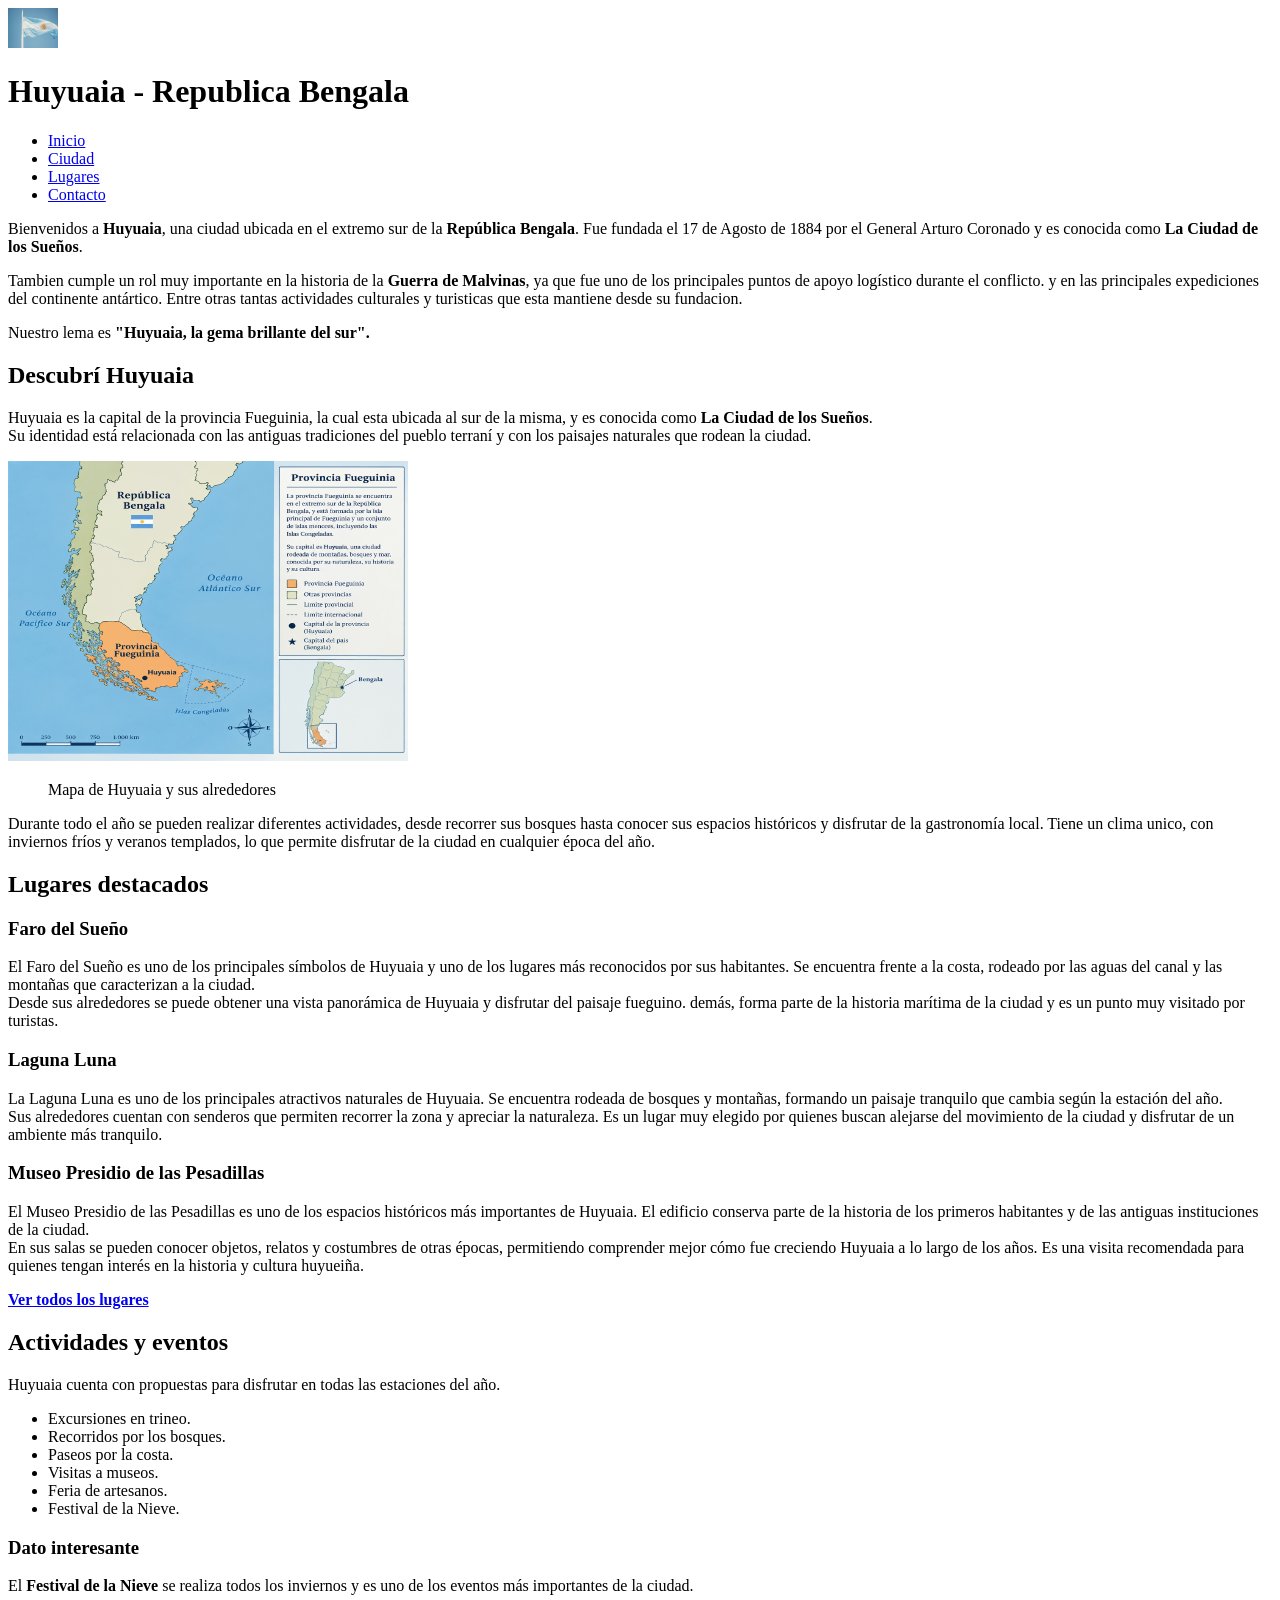
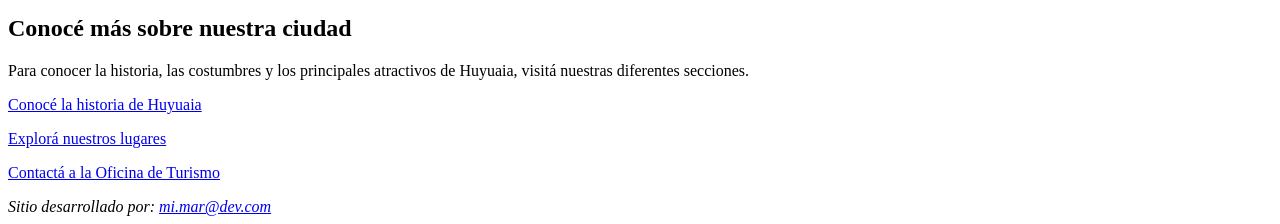
==== huyuaia/index.html @ 6f0481a7 "fixed: Unión de carpetas de multimedia y cambio de rutas" ====
<!DOCTYPE html>
<html lang="es">
<head>
    <meta charset="UTF-8">
    <meta name="viewport" content="width=device-width, initial-scale=1.0">
    <title>Huyuaia - La Ciudad de los Sueños</title>
    <meta name="description" content="Información turística sobre Huyuaia">
    <link rel="stylesheet" href="estilos.css">
    <link rel="icon" href="img/logo_agencia.jpg" type="image/x-icon">
</head>

<body>

    <header>

        <img src="IMG/logo_agencia.jpg" width="50" height="40" alt="Logo de la agencia de turismo fueguina">

        <h1>Huyuaia - Republica Bengala</h1>

        <nav aria-label="Menú Principal">
            <ul>
                <li><a href="index.html">Inicio</a></li>
                <li><a href="ciudad.html">Ciudad</a></li>
                <li><a href="lugares.html">Lugares</a></li>
                <li><a href="contacto.html">Contacto</a></li>
            </ul>
        </nav>

        <p>
            Bienvenidos a <strong>Huyuaia</strong>, una ciudad ubicada en el
            extremo sur de la <strong>República Bengala</strong>. Fue fundada el 17 de Agosto de 1884 
            por el General Arturo Coronado y es conocida como <strong>La Ciudad de los Sueños</strong>.
        </p>

        <p>
            Tambien cumple un rol muy importante en la historia de la <strong>Guerra de Malvinas</strong>, ya que fue uno de los principales puntos de apoyo logístico durante el conflicto.
            y en las principales expediciones del continente antártico. Entre otras tantas actividades culturales
            y turisticas que esta mantiene desde su fundacion.
        </p>

        <p>
            Nuestro lema es <strong>"Huyuaia, la gema brillante del sur".</strong>
        </p>

    </header>


    <main>

        <section>

            <h2>Descubrí Huyuaia</h2>

            <p>
                Huyuaia es la capital de la provincia Fueguinia, la cual esta ubicada al sur de la misma,
                y es conocida como <strong>La Ciudad de los Sueños</strong>.<br>
                Su identidad está relacionada con las antiguas tradiciones
                del pueblo terraní y con los paisajes naturales que rodean
                la ciudad.
            </p>
            <img src="IMG/Mapa_Huyuaia.png" width="400" height="300"><br>
            <figure>
                <figcaption>Mapa de Huyuaia y sus alrededores</figcaption>
            </figure>
            <p>
                Durante todo el año se pueden realizar diferentes actividades,
                desde recorrer sus bosques hasta conocer sus espacios
                históricos y disfrutar de la gastronomía local. Tiene un clima unico, con inviernos fríos
                 y veranos templados, lo que permite disfrutar de la ciudad en cualquier época del año.
            </p>

        </section>


        <section>

            <h2>Lugares destacados</h2>

            <article>
                <h3>Faro del Sueño</h3>
                <p>
                    El Faro del Sueño es uno de los principales símbolos de Huyuaia y uno de los lugares 
                    más reconocidos por sus habitantes. Se encuentra frente a la costa, rodeado por las 
                    aguas del canal y las montañas que caracterizan a la ciudad.<br>
                    Desde sus alrededores se puede obtener una vista panorámica de Huyuaia y disfrutar del paisaje fueguino. 
                    demás, forma parte de la historia marítima de la ciudad y es un punto muy visitado
                    por turistas.
                </p>
            </article>

            <article>
                <h3>Laguna Luna</h3>
                <p>
                   La Laguna Luna es uno de los principales atractivos naturales de Huyuaia. 
                   Se encuentra rodeada de bosques y montañas, formando un paisaje tranquilo que cambia 
                   según la estación del año.<br>
                   Sus alrededores cuentan con senderos que permiten recorrer la zona y apreciar la naturaleza.
                   Es un lugar muy elegido por quienes buscan alejarse del movimiento de la ciudad y disfrutar de un ambiente más tranquilo.
                </p>
            </article>

            <article>
                <h3>Museo Presidio de las Pesadillas</h3>
                <p>
                    El Museo Presidio de las Pesadillas es uno de los espacios históricos más importantes de Huyuaia. 
                    El edificio conserva parte de la historia de los primeros habitantes y de las antiguas instituciones de la ciudad.<br>
                    En sus salas se pueden conocer objetos, relatos y costumbres de otras épocas, permitiendo comprender
                    mejor cómo fue creciendo Huyuaia a lo largo de los años. Es una visita recomendada para quienes 
                    tengan interés en la historia y cultura huyueiña.
                </p>
            </article>

            <p>
                <a href="lugares.html"><strong>Ver todos los lugares</strong></a>
            </p>

        </section>


        <section>

            <h2>Actividades y eventos</h2>

            <p>
                Huyuaia cuenta con propuestas para disfrutar en todas las
                estaciones del año.
            </p>

            <ul>
                <li>Excursiones en trineo.</li>
                <li>Recorridos por los bosques.</li>
                <li>Paseos por la costa.</li>
                <li>Visitas a museos.</li>
                <li>Feria de artesanos.</li>
                <li>Festival de la Nieve.</li>
            </ul>

            <aside>

                <h3>Dato interesante</h3>

                <p>
                    El <strong>Festival de la Nieve</strong> se realiza
                    todos los inviernos y es uno de los eventos más
                    importantes de la ciudad.
                </p>

            </aside>

        </section>




        <section>

            <h2>Conocé más sobre nuestra ciudad</h2>

            <p>
                Para conocer la historia, las costumbres y los principales
                atractivos de Huyuaia, visitá nuestras diferentes secciones.
            </p>

            <p>
                <a href="ciudad.html">Conocé la historia de Huyuaia</a>
            </p>

            <p>
                <a href="lugares.html">Explorá nuestros lugares</a>
            </p>

            <p>
                <a href="contacto.html">Contactá a la Oficina de Turismo</a>
            </p>

        </section>

    </main>


    <footer>

        <address>
            Sitio desarrollado por:
            <a href="mailto:mi.mar@dev.com">mi.mar@dev.com</a>
        </address>

    </footer>

</body>
</html>
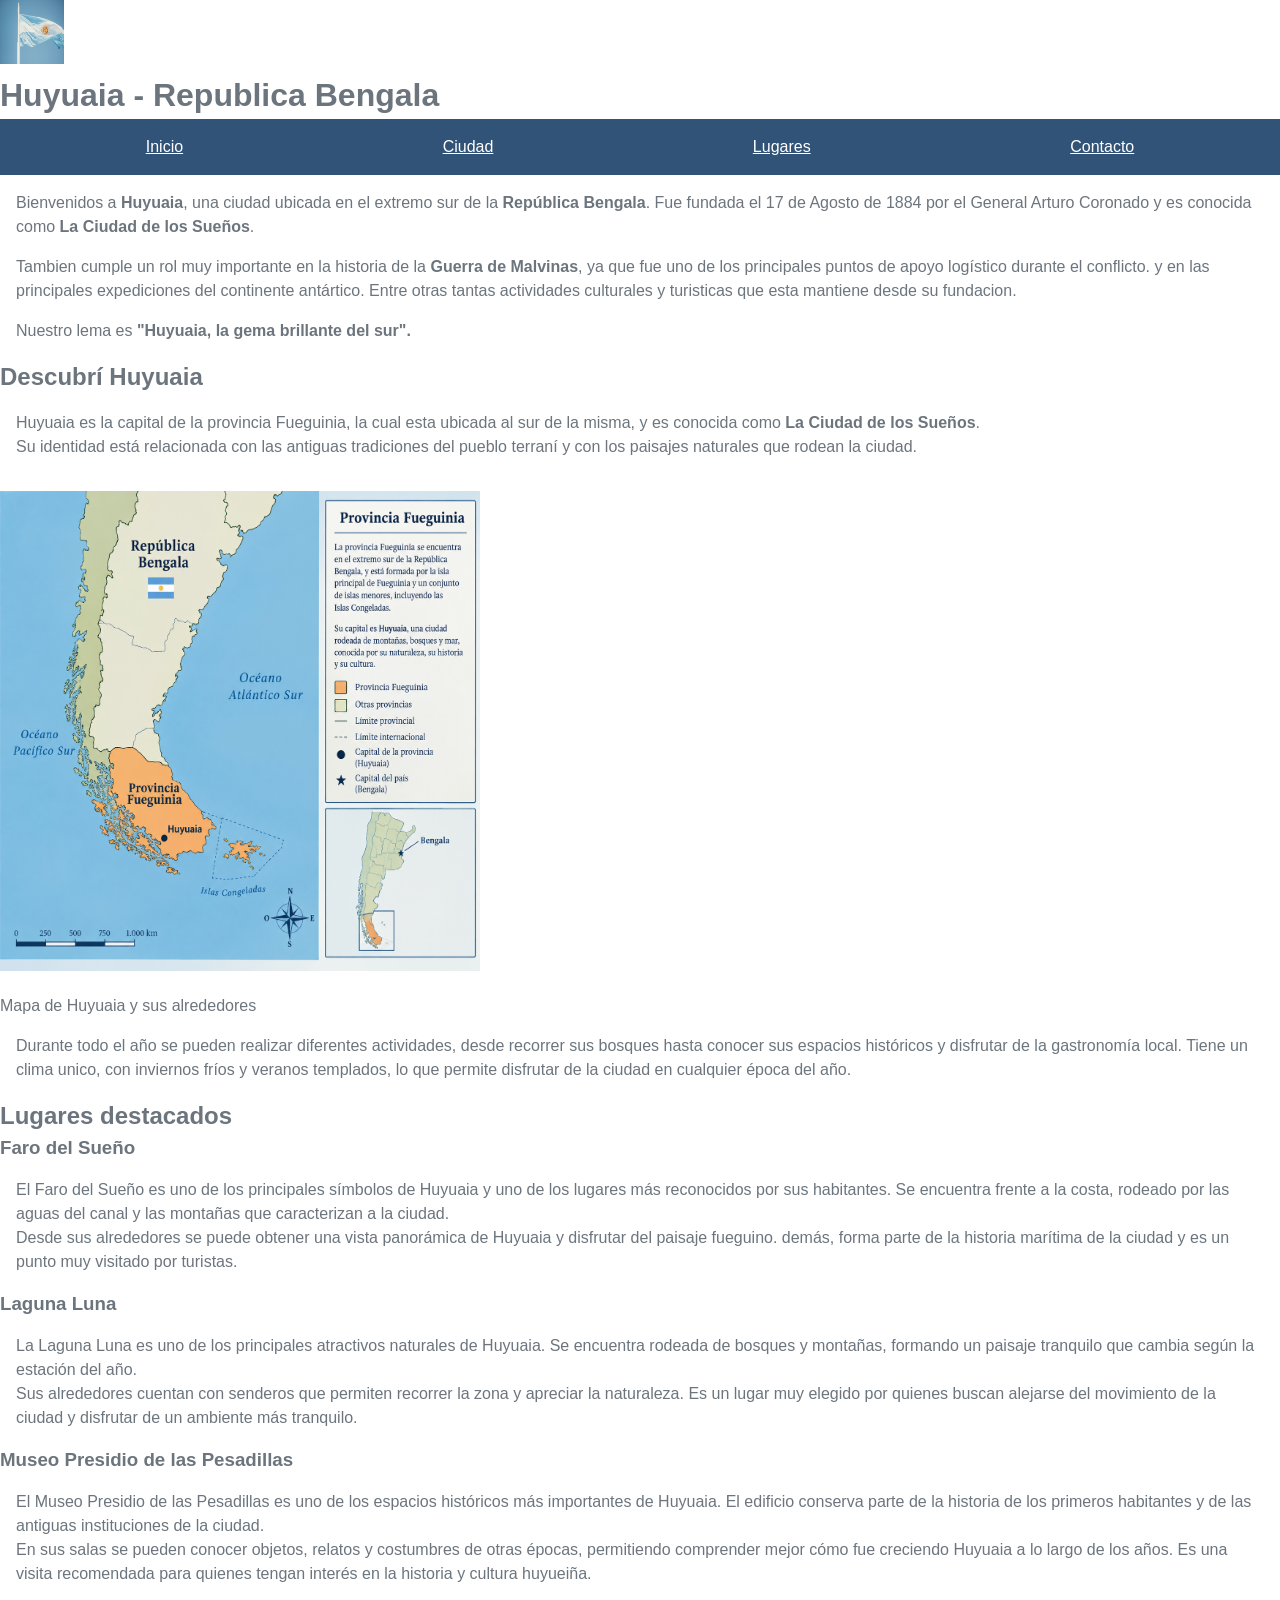
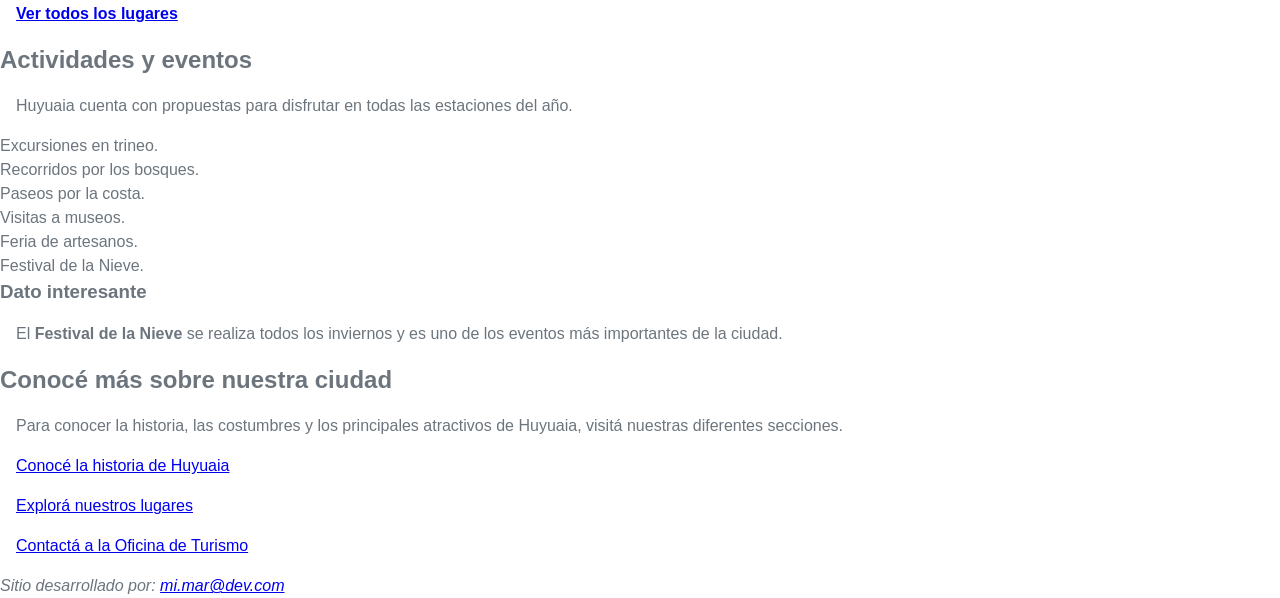
==== commit b009b515: "Correccion - estilos + class "mapa"" ====
--- a/huyuaia/index.html
+++ b/huyuaia/index.html
@@ -5,7 +5,7 @@
     <meta name="viewport" content="width=device-width, initial-scale=1.0">
     <title>Huyuaia - La Ciudad de los Sueños</title>
     <meta name="description" content="Información turística sobre Huyuaia">
-    <link rel="stylesheet" href="estilos.css">
+    <link rel="stylesheet" href="styles.css">
     <link rel="icon" href="img/logo_agencia.jpg" type="image/x-icon">
 </head>
 
@@ -13,7 +13,7 @@
 
     <header>
 
-        <img src="IMG/logo_agencia.jpg" width="50" height="40" alt="Logo de la agencia de turismo fueguina">
+        <img src="IMG/logo_agencia.jpg" alt="Logo de la agencia de turismo fueguina">
 
         <h1>Huyuaia - Republica Bengala</h1>
 
@@ -58,7 +58,7 @@
                 del pueblo terraní y con los paisajes naturales que rodean
                 la ciudad.
             </p>
-            <img src="IMG/Mapa_Huyuaia.png" width="400" height="300"><br>
+            <img src="IMG/Mapa_Huyuaia.png" class="mapa" alt:"Mapa de Huyuaia"><br>
             <figure>
                 <figcaption>Mapa de Huyuaia y sus alrededores</figcaption>
             </figure>
--- a/huyuaia/styles.css
+++ b/huyuaia/styles.css
@@ -0,0 +1,70 @@
+:root {
+    --primary-color: #315377;
+    --secondary-color: #6c757d;
+    --success-color: #28a745;
+    --danger-color: #dc3545;
+    --warning-color: #ffc107;
+    --info-color: #17a2b8;
+    --fuente-principal: 'Arial', sans-serif;
+}
+
+* {
+    box-sizing: border-box;
+    margin: 0;
+    padding: 0;
+}
+
+html {
+    font-size: 16px;}
+
+body {
+    font-family: var(--fuente-principal);
+    font-size: 1rem;
+    line-height: 1.5;
+    color: var(--secondary-color);
+    }
+
+
+header img {
+    width: 4rem;
+    height: 4rem;
+    margin-right: 1rem;
+}
+
+.mapa {
+    width: 100%;
+    max-width: 30rem;
+    height: 30rem;
+    margin: 1rem 0;
+}
+
+p {
+    margin-bottom: 1rem;
+    margin-top: 1rem;
+    margin-left: 1rem;
+    margin-right: 1rem;
+}
+
+nav {
+    background-color: var(--primary-color);
+    color: #fff;
+    padding: 1rem;
+}
+
+nav ul {
+    list-style: none;
+    display: flex;
+    justify-content: space-around;
+}
+
+li:hover {
+    color: var(--primary-color);
+    background-color: var(--secondary-color);
+}
+
+li a {
+    padding: 0.5rem 1rem;
+    color: #fff;
+    text-decoration: none;
+    text-decoration: underline;
+}
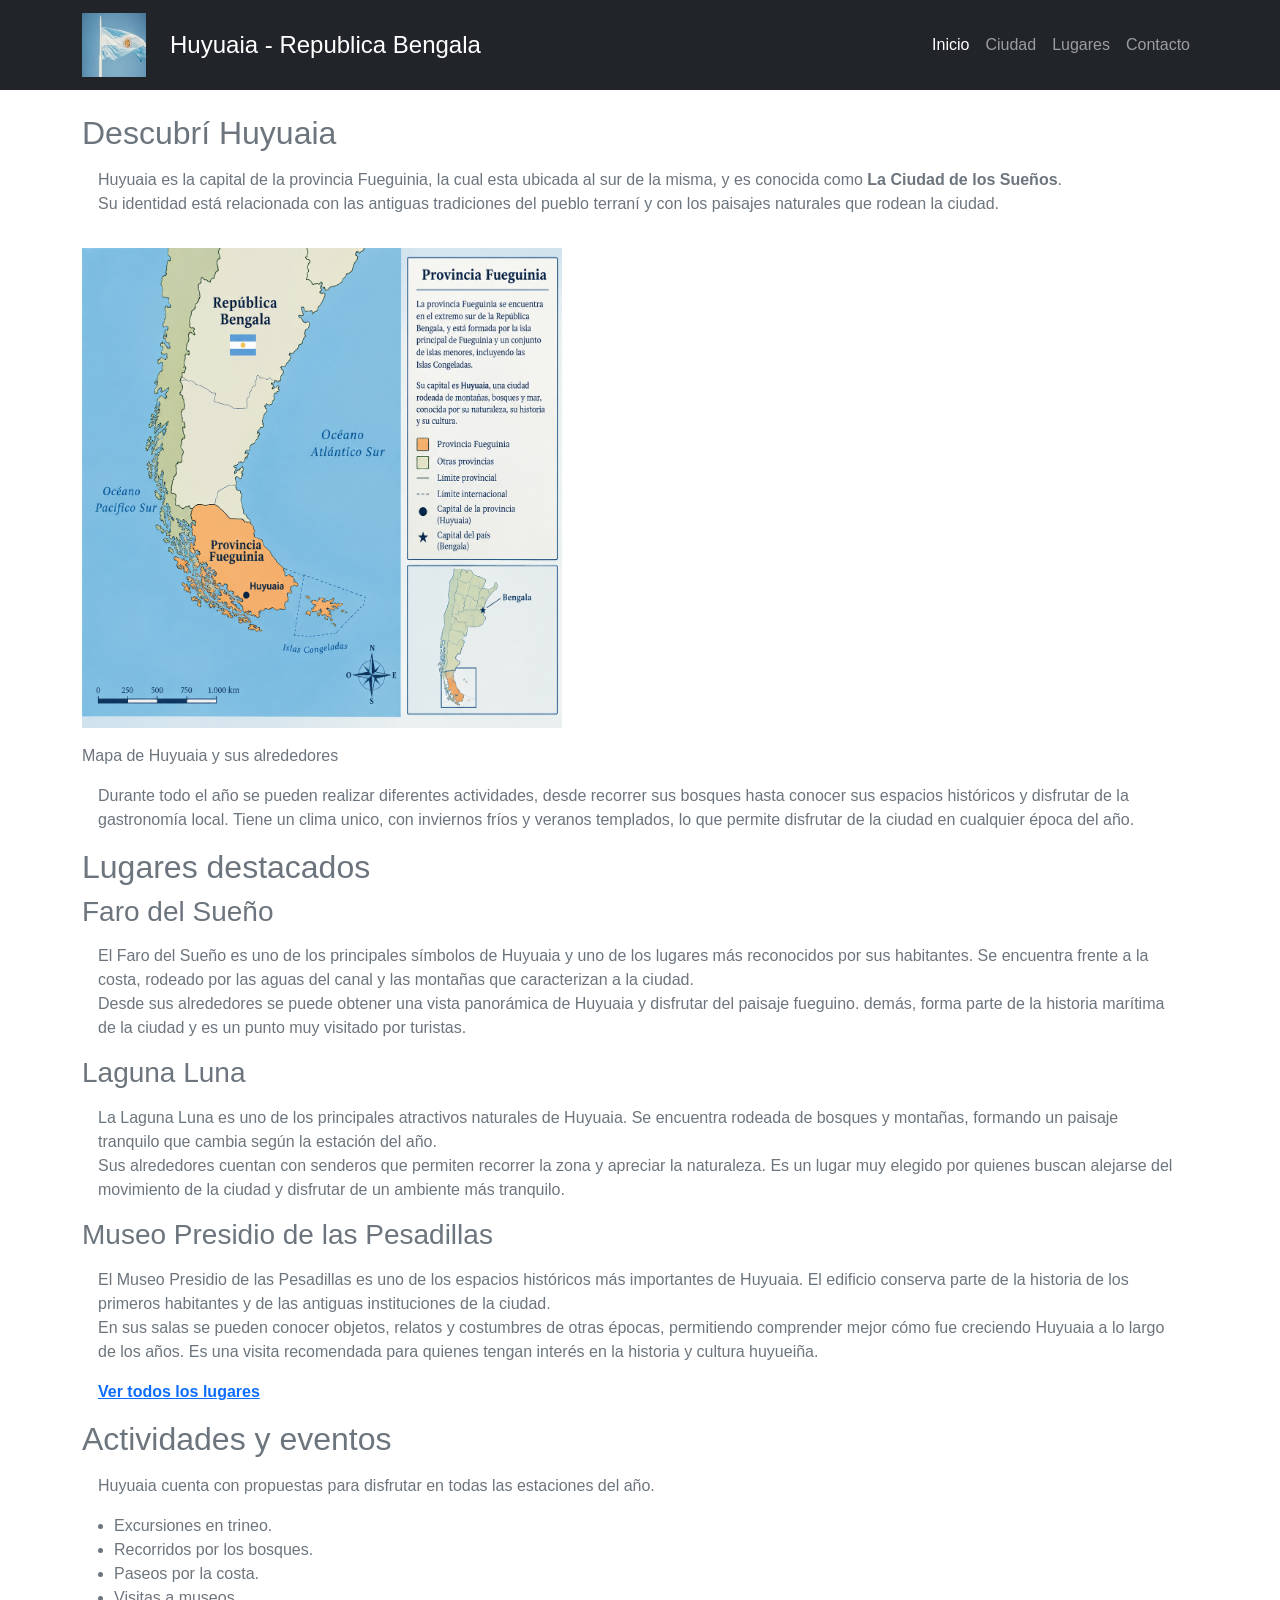
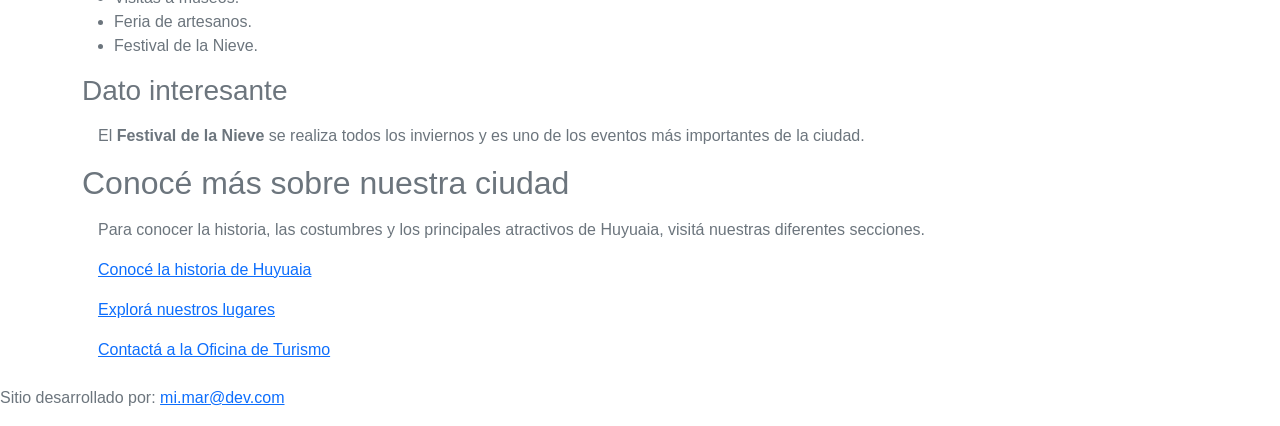
==== commit 04e38203: "feat: integro navbar responsiva de Bootstrap en todas las paginas" ====
--- a/huyuaia/index.html
+++ b/huyuaia/index.html
@@ -5,6 +5,8 @@
     <meta name="viewport" content="width=device-width, initial-scale=1.0">
     <title>Huyuaia - La Ciudad de los Sueños</title>
     <meta name="description" content="Información turística sobre Huyuaia">
+    <link rel="stylesheet" />
+    <link href="https://cdn.jsdelivr.net/npm/bootstrap@5.2.3/dist/css/bootstrap.min.css" rel="stylesheet"> 
     <link rel="stylesheet" href="styles.css">
     <link rel="icon" href="img/logo_agencia.jpg" type="image/x-icon">
 </head>
@@ -12,40 +14,39 @@
 <body>
 
     <header>
+        <nav class="navbar navbar-expand-lg navbar-dark bg-dark">
+            <div class="container">
+                <a class="navbar-brand d-flex align-items-center gap-2" href="index.html">
+                    <img src="IMG/logo_agencia.jpg" alt="Logo de la agencia de turismo fueguina" width="40" height="40" class="d-inline-block">
+                    <span class="h1 mb-0 fs-4">Huyuaia - Republica Bengala</span>
+                </a>
 
-        <img src="IMG/logo_agencia.jpg" alt="Logo de la agencia de turismo fueguina">
+                <button class="navbar-toggler" type="button" data-bs-toggle="collapse" data-bs-target="#navbarNav" aria-controls="navbarNav" aria-expanded="false" aria-label="Toggle navigation">
+                    <span class="navbar-toggler-icon"></span>
+                </button>
 
-        <h1>Huyuaia - Republica Bengala</h1>
-
-        <nav aria-label="Menú Principal">
-            <ul>
-                <li><a href="index.html">Inicio</a></li>
-                <li><a href="ciudad.html">Ciudad</a></li>
-                <li><a href="lugares.html">Lugares</a></li>
-                <li><a href="contacto.html">Contacto</a></li>
-            </ul>
+                <div class="collapse navbar-collapse" id="navbarNav">
+                    <ul class="navbar-nav ms-auto">
+                        <li class="nav-item">
+                            <a class="nav-link active" href="index.html">Inicio</a>
+                        </li>
+                        <li class="nav-item">
+                            <a class="nav-link" href="ciudad.html">Ciudad</a>
+                        </li>
+                        <li class="nav-item">
+                            <a class="nav-link" href="lugares.html">Lugares</a>
+                        </li>
+                        <li class="nav-item">
+                            <a class="nav-link" href="contacto.html">Contacto</a>
+                        </li>
+                    </ul>
+                </div>
+            </div>
         </nav>
-
-        <p>
-            Bienvenidos a <strong>Huyuaia</strong>, una ciudad ubicada en el
-            extremo sur de la <strong>República Bengala</strong>. Fue fundada el 17 de Agosto de 1884 
-            por el General Arturo Coronado y es conocida como <strong>La Ciudad de los Sueños</strong>.
-        </p>
-
-        <p>
-            Tambien cumple un rol muy importante en la historia de la <strong>Guerra de Malvinas</strong>, ya que fue uno de los principales puntos de apoyo logístico durante el conflicto.
-            y en las principales expediciones del continente antártico. Entre otras tantas actividades culturales
-            y turisticas que esta mantiene desde su fundacion.
-        </p>
-
-        <p>
-            Nuestro lema es <strong>"Huyuaia, la gema brillante del sur".</strong>
-        </p>
-
     </header>
 
 
-    <main>
+    <main class="container my-4">
 
         <section>
 
@@ -58,7 +59,7 @@
                 del pueblo terraní y con los paisajes naturales que rodean
                 la ciudad.
             </p>
-            <img src="IMG/Mapa_Huyuaia.png" class="mapa" alt:"Mapa de Huyuaia"><br>
+            <img src="IMG/Mapa_Huyuaia.png" class="mapa" alt="Mapa de Huyuaia"><br>
             <figure>
                 <figcaption>Mapa de Huyuaia y sus alrededores</figcaption>
             </figure>
@@ -186,6 +187,8 @@
         </address>
 
     </footer>
+    
+    <script src="https://cdn.jsdelivr.net/npm/bootstrap@5.2.3/dist/js/bootstrap.bundle.min.js"></script>
 
 </body>
 </html>
--- a/huyuaia/styles.css
+++ b/huyuaia/styles.css
@@ -23,6 +23,12 @@
     line-height: 1.5;
     color: var(--secondary-color);
     }
+
+header { 
+    position: sticky;
+    top: 0;
+    z-index: 1000;
+}
 
 
 header img {
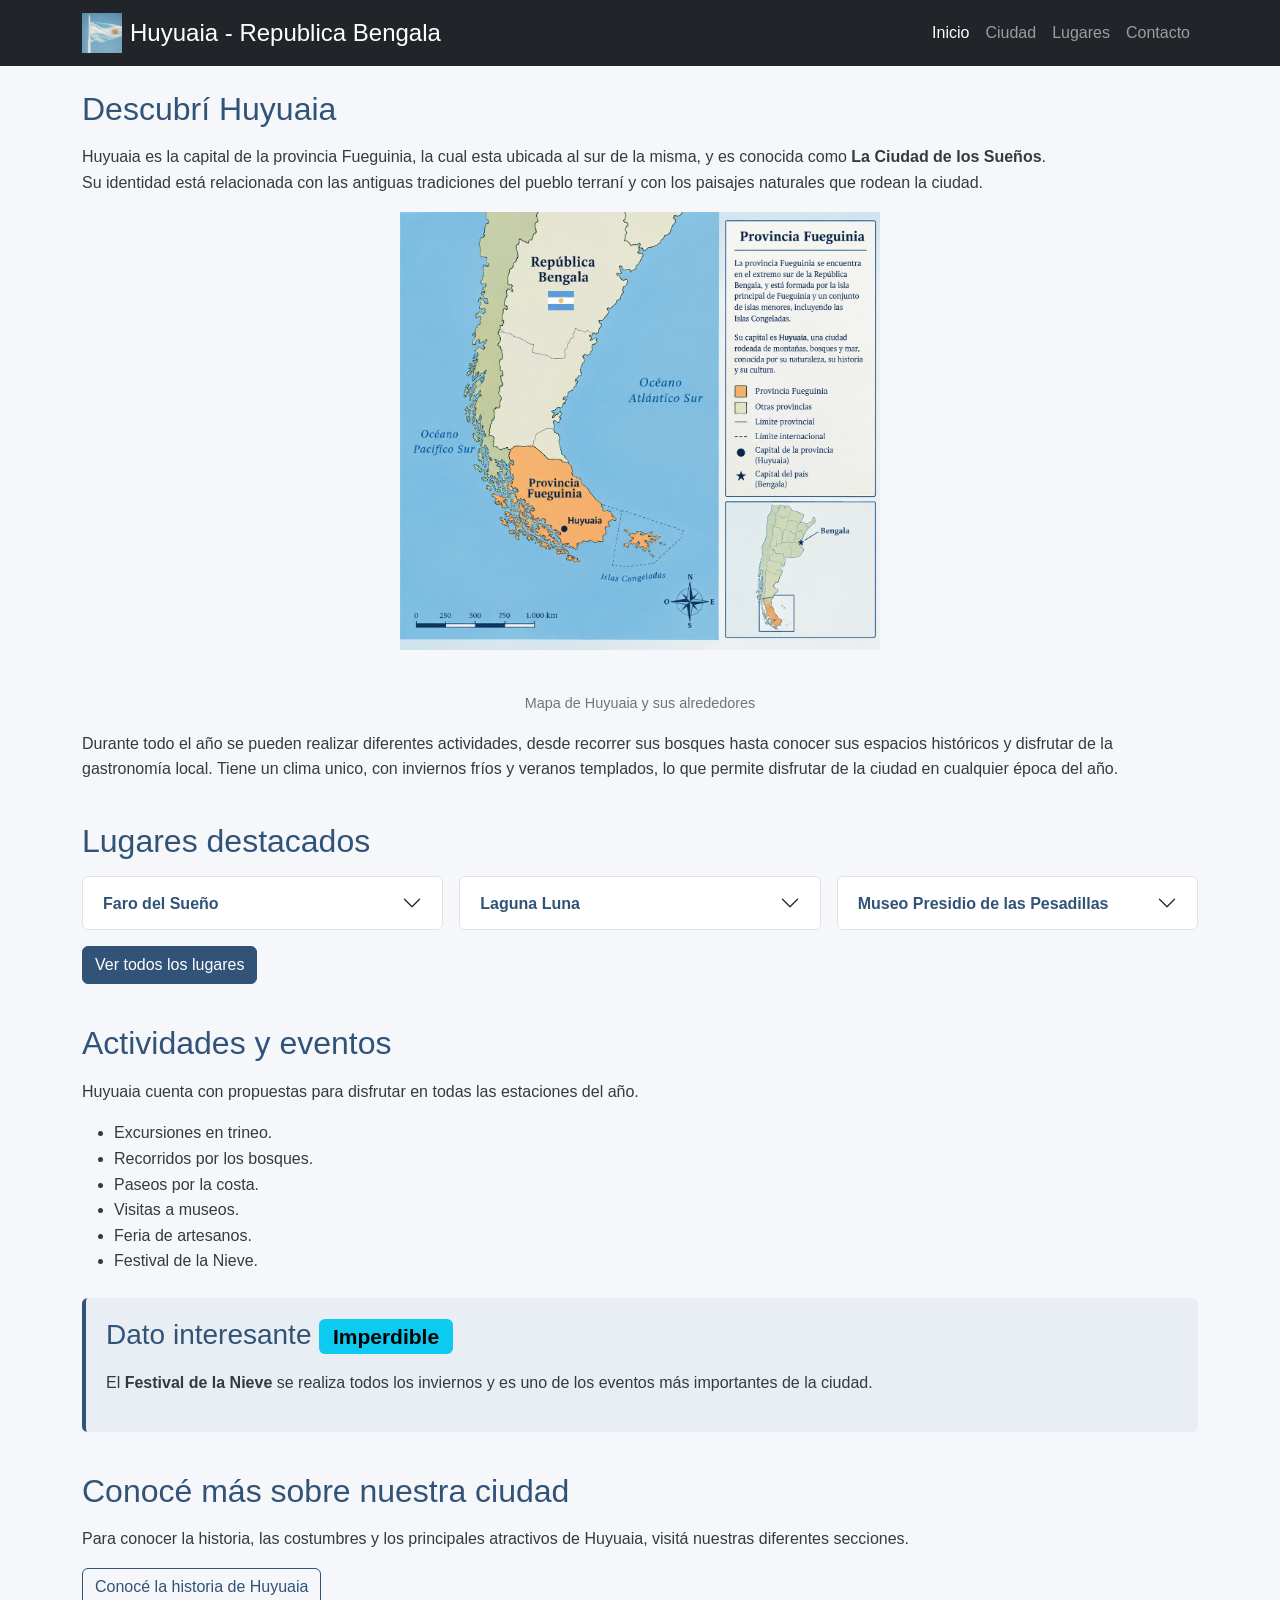
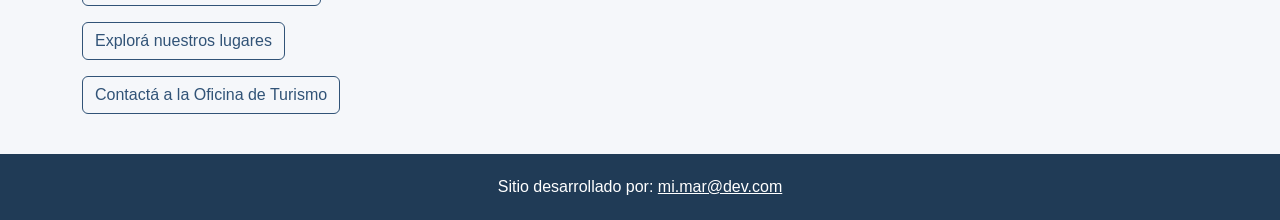
==== commit 9addbd3a: "Grilla Bootstrap en una de las secciones - Acordion" ====
--- a/huyuaia/index.html
+++ b/huyuaia/index.html
@@ -5,7 +5,6 @@
     <meta name="viewport" content="width=device-width, initial-scale=1.0">
     <title>Huyuaia - La Ciudad de los Sueños</title>
     <meta name="description" content="Información turística sobre Huyuaia">
-    <link rel="stylesheet" />
     <link href="https://cdn.jsdelivr.net/npm/bootstrap@5.2.3/dist/css/bootstrap.min.css" rel="stylesheet"> 
     <link rel="stylesheet" href="styles.css">
     <link rel="icon" href="img/logo_agencia.jpg" type="image/x-icon">
@@ -73,46 +72,65 @@
         </section>
 
 
-        <section>
+        <section class="seccion-lugares">
 
             <h2>Lugares destacados</h2>
 
-            <article>
-                <h3>Faro del Sueño</h3>
-                <p>
-                    El Faro del Sueño es uno de los principales símbolos de Huyuaia y uno de los lugares 
-                    más reconocidos por sus habitantes. Se encuentra frente a la costa, rodeado por las 
-                    aguas del canal y las montañas que caracterizan a la ciudad.<br>
-                    Desde sus alrededores se puede obtener una vista panorámica de Huyuaia y disfrutar del paisaje fueguino. 
-                    demás, forma parte de la historia marítima de la ciudad y es un punto muy visitado
-                    por turistas.
-                </p>
-            </article>
-
-            <article>
-                <h3>Laguna Luna</h3>
-                <p>
-                   La Laguna Luna es uno de los principales atractivos naturales de Huyuaia. 
-                   Se encuentra rodeada de bosques y montañas, formando un paisaje tranquilo que cambia 
-                   según la estación del año.<br>
-                   Sus alrededores cuentan con senderos que permiten recorrer la zona y apreciar la naturaleza.
-                   Es un lugar muy elegido por quienes buscan alejarse del movimiento de la ciudad y disfrutar de un ambiente más tranquilo.
-                </p>
-            </article>
-
-            <article>
-                <h3>Museo Presidio de las Pesadillas</h3>
-                <p>
-                    El Museo Presidio de las Pesadillas es uno de los espacios históricos más importantes de Huyuaia. 
-                    El edificio conserva parte de la historia de los primeros habitantes y de las antiguas instituciones de la ciudad.<br>
-                    En sus salas se pueden conocer objetos, relatos y costumbres de otras épocas, permitiendo comprender
-                    mejor cómo fue creciendo Huyuaia a lo largo de los años. Es una visita recomendada para quienes 
-                    tengan interés en la historia y cultura huyueiña.
-                </p>
-            </article>
-
-            <p>
-                <a href="lugares.html"><strong>Ver todos los lugares</strong></a>
+            <div class="container-fluid px-0">
+                <div class="row g-3">
+                    <div class="col-12 col-md-6 col-lg-4">
+                        <div class="accordion" id="accordionFaro">
+                            <div class="accordion-item h-100">
+                                <h3 class="accordion-header" id="headingFaro">
+                                    <button class="accordion-button collapsed" type="button" data-bs-toggle="collapse" data-bs-target="#collapseFaro" aria-expanded="false" aria-controls="collapseFaro">
+                                        Faro del Sueño
+                                    </button>
+                                </h3>
+                                <div id="collapseFaro" class="accordion-collapse collapse" aria-labelledby="headingFaro" data-bs-parent="#accordionFaro">
+                                    <div class="accordion-body">
+                                        El Faro del Sueño es uno de los principales símbolos de Huyuaia. Está frente a la costa, rodeado por el canal y las montañas. Desde allí se obtiene una vista panorámica y se conoce parte de la historia marítima de la ciudad.
+                                    </div>
+                                </div>
+                            </div>
+                        </div>
+                    </div>
+                    <div class="col-12 col-md-6 col-lg-4">
+                        <div class="accordion" id="accordionLaguna">
+                            <div class="accordion-item h-100">
+                                <h3 class="accordion-header" id="headingLaguna">
+                                    <button class="accordion-button collapsed" type="button" data-bs-toggle="collapse" data-bs-target="#collapseLaguna" aria-expanded="false" aria-controls="collapseLaguna">
+                                        Laguna Luna
+                                    </button>
+                                </h3>
+                                <div id="collapseLaguna" class="accordion-collapse collapse" aria-labelledby="headingLaguna" data-bs-parent="#accordionLaguna">
+                                    <div class="accordion-body">
+                                        La Laguna Luna está rodeada de bosques y montañas. Sus senderos permiten recorrer la naturaleza y disfrutar de un ambiente tranquilo en cualquier estación del año.
+                                    </div>
+                                </div>
+                            </div>
+                        </div>
+                    </div>
+                    <div class="col-12 col-md-6 col-lg-4">
+                        <div class="accordion" id="accordionMuseo">
+                            <div class="accordion-item h-100">
+                                <h3 class="accordion-header" id="headingMuseo">
+                                    <button class="accordion-button collapsed" type="button" data-bs-toggle="collapse" data-bs-target="#collapseMuseo" aria-expanded="false" aria-controls="collapseMuseo">
+                                        Museo Presidio de las Pesadillas
+                                    </button>
+                                </h3>
+                                <div id="collapseMuseo" class="accordion-collapse collapse" aria-labelledby="headingMuseo" data-bs-parent="#accordionMuseo">
+                                    <div class="accordion-body">
+                                        Este espacio histórico conserva parte de la historia de los primeros habitantes. Sus salas muestran objetos, relatos y costumbres de otras épocas, ayudando a comprender el crecimiento de Huyuaia.
+                                    </div>
+                                </div>
+                            </div>
+                        </div>
+                    </div>
+                </div>
+            </div>
+
+            <p>
+                <a class="btn btn-primary" href="lugares.html">Ver todos los lugares</a>
             </p>
 
         </section>
@@ -138,7 +156,7 @@
 
             <aside>
 
-                <h3>Dato interesante</h3>
+                <h3>Dato interesante <span class="badge text-bg-info">Imperdible</span></h3>
 
                 <p>
                     El <strong>Festival de la Nieve</strong> se realiza
@@ -163,15 +181,15 @@
             </p>
 
             <p>
-                <a href="ciudad.html">Conocé la historia de Huyuaia</a>
-            </p>
-
-            <p>
-                <a href="lugares.html">Explorá nuestros lugares</a>
-            </p>
-
-            <p>
-                <a href="contacto.html">Contactá a la Oficina de Turismo</a>
+                <a class="btn btn-outline-primary" href="ciudad.html">Conocé la historia de Huyuaia</a>
+            </p>
+
+            <p>
+                <a class="btn btn-outline-primary" href="lugares.html">Explorá nuestros lugares</a>
+            </p>
+
+            <p>
+                <a class="btn btn-outline-primary" href="contacto.html">Contactá a la Oficina de Turismo</a>
             </p>
 
         </section>
--- a/huyuaia/styles.css
+++ b/huyuaia/styles.css
@@ -1,3 +1,4 @@
+/* Variables generales */
 :root {
     --primary-color: #315377;
     --secondary-color: #6c757d;
@@ -5,72 +6,102 @@
     --danger-color: #dc3545;
     --warning-color: #ffc107;
     --info-color: #17a2b8;
-    --fuente-principal: 'Arial', sans-serif;
+    --fuente-principal: Arial, sans-serif;
+    --color-fondo: #f5f7fa;
+    --color-tarjeta: #ffffff;
+    --sombra-tarjeta: 0 4px 14px rgba(0, 0, 0, 0.09);
 }
 
-* {
-    box-sizing: border-box;
-    margin: 0;
-    padding: 0;
-}
+/* Estilos generales */
 
-html {
-    font-size: 16px;}
+* { box-sizing: border-box; margin: 0; padding: 0; }
+
+html { font-size: 16px; scroll-behavior: smooth; }
 
 body {
     font-family: var(--fuente-principal);
     font-size: 1rem;
-    line-height: 1.5;
-    color: var(--secondary-color);
-    }
+    line-height: 1.6;
+    color: #343a40;
+    background-color: var(--color-fondo);
+}
 
-header { 
-    position: sticky;
-    top: 0;
-    z-index: 1000;
+main { max-width: 1200px; }
+
+section { margin-bottom: 2.5rem; }
+
+h2 { color: var(--primary-color); margin-bottom: 1rem; }
+
+h3 { color: var(--primary-color); }
+
+p { margin: 1rem 0; }
+
+.mapa {
+    display: block;
+    width: 100%;
+    max-width: 30rem;
+    height: auto;
+    max-height: 30rem;
+    object-fit: contain;
+    margin: 1rem auto;
+}
+
+figure { text-align: center; color: var(--secondary-color); font-size: 0.9rem; }
+
+aside {
+    padding: 1.25rem;
+    margin-top: 1.5rem;
+    border-left: 4px solid var(--primary-color);
+    background-color: #e8eef4;
+    border-radius: 0.35rem;
 }
 
 
-header img {
-    width: 4rem;
-    height: 4rem;
-    margin-right: 1rem;
+/* Posicionamiento */
+header { position: sticky; top: 0; z-index: 1000; }
+header img { width: 2.5rem; height: 2.5rem; object-fit: cover; }
+.accordion-item { border-radius: 0.5rem; overflow: hidden; }
+.accordion-button { color: var(--primary-color); font-weight: 600; }
+.accordion-button:not(.collapsed) { color: var(--primary-color); background-color: #e8eef4; box-shadow: none; }
+.accordion-button:focus { border-color: #9fb5ca; box-shadow: 0 0 0 0.2rem rgba(49, 83, 119, 0.15); }
+
+/* Bootstrap - personalizaciones */ 
+footer {
+    padding: 1.25rem;
+    text-align: center;
+    background-color: #203b56;
+    color: #fff;
+}
+footer address { margin: 0; font-style: normal; }
+footer a { color: #fff; }
+
+/* Flexbox */
+.seccion-lugares .accordion-item {
+    display: flex;
+    flex-direction: column;
+    height: 100%;
 }
 
-.mapa {
-    width: 100%;
-    max-width: 30rem;
-    height: 30rem;
-    margin: 1rem 0;
+.seccion-lugares .accordion-collapse {
+    flex: 1 1 auto;
 }
 
-p {
-    margin-bottom: 1rem;
-    margin-top: 1rem;
-    margin-left: 1rem;
-    margin-right: 1rem;
+.lugar-imagen {
+    width: 100%;
+    height: 320px;
+    object-fit: cover;
 }
 
-nav {
-    background-color: var(--primary-color);
-    color: #fff;
-    padding: 1rem;
+
+.seccion-lugares .accordion-body {
+    display: flex;
+    flex-direction: column;
+    gap: 0.5rem;
 }
 
-nav ul {
-    list-style: none;
-    display: flex;
-    justify-content: space-around;
-}
-
-li:hover {
-    color: var(--primary-color);
-    background-color: var(--secondary-color);
-}
-
-li a {
-    padding: 0.5rem 1rem;
-    color: #fff;
-    text-decoration: none;
-    text-decoration: underline;
-}
+/* Bootstrap - grilla y componentes */
+.row { --bs-gutter-x: 1rem; --bs-gutter-y: 1rem; }
+.btn-primary { background-color: var(--primary-color); border-color: var(--primary-color); }
+.btn-primary:hover { background-color: #203b56; border-color: #203b56; }
+.btn-outline-primary { color: var(--primary-color); border-color: var(--primary-color); }
+.btn-outline-primary:hover { background-color: var(--primary-color); border-color: var(--primary-color); }
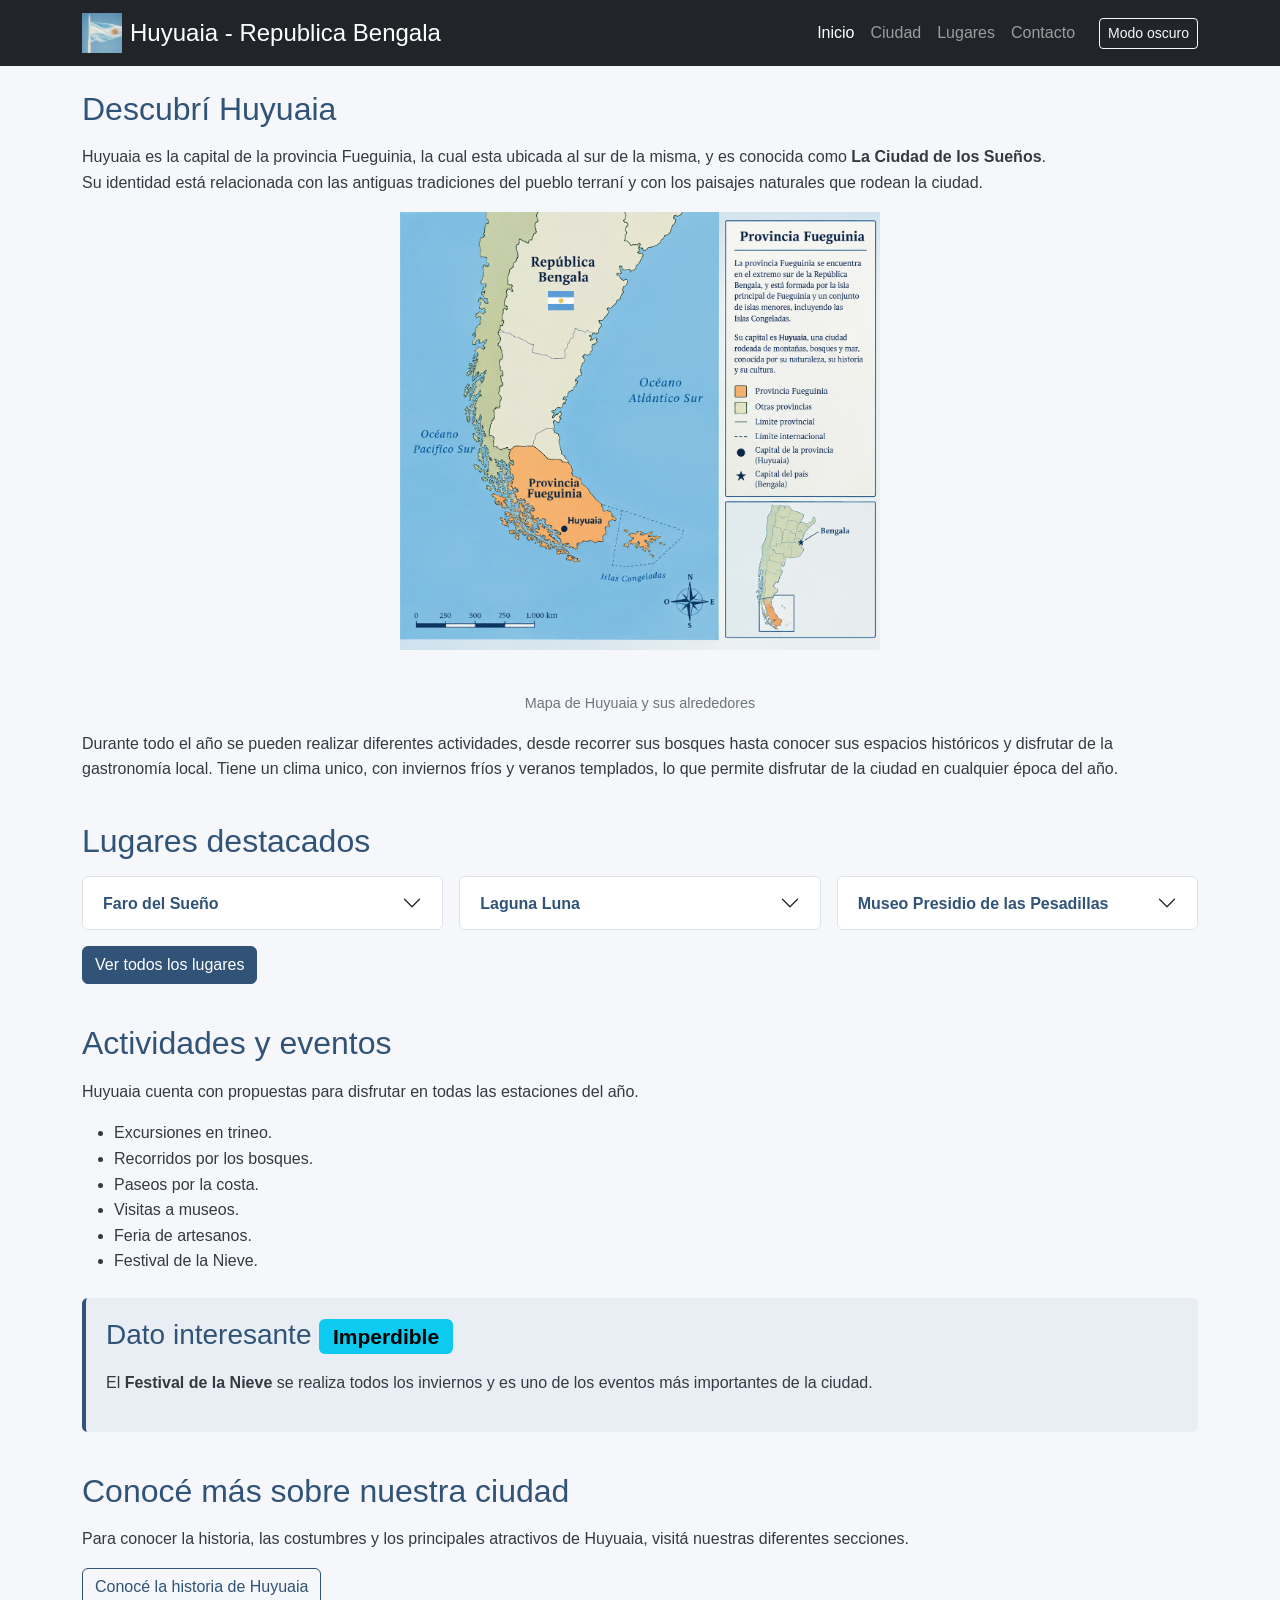
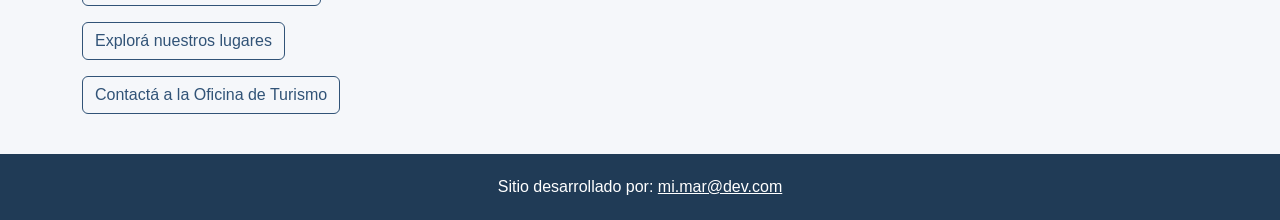
==== commit 5c9c3fae: "Incorporacion de Modo oscuro/claro y FAQ" ====
--- a/huyuaia/index.html
+++ b/huyuaia/index.html
@@ -1,212 +1,217 @@
-<!DOCTYPE html>
-<html lang="es">
-<head>
-    <meta charset="UTF-8">
-    <meta name="viewport" content="width=device-width, initial-scale=1.0">
-    <title>Huyuaia - La Ciudad de los Sueños</title>
-    <meta name="description" content="Información turística sobre Huyuaia">
-    <link href="https://cdn.jsdelivr.net/npm/bootstrap@5.2.3/dist/css/bootstrap.min.css" rel="stylesheet"> 
-    <link rel="stylesheet" href="styles.css">
-    <link rel="icon" href="img/logo_agencia.jpg" type="image/x-icon">
-</head>
-
-<body>
-
-    <header>
-        <nav class="navbar navbar-expand-lg navbar-dark bg-dark">
-            <div class="container">
-                <a class="navbar-brand d-flex align-items-center gap-2" href="index.html">
-                    <img src="IMG/logo_agencia.jpg" alt="Logo de la agencia de turismo fueguina" width="40" height="40" class="d-inline-block">
-                    <span class="h1 mb-0 fs-4">Huyuaia - Republica Bengala</span>
-                </a>
-
-                <button class="navbar-toggler" type="button" data-bs-toggle="collapse" data-bs-target="#navbarNav" aria-controls="navbarNav" aria-expanded="false" aria-label="Toggle navigation">
-                    <span class="navbar-toggler-icon"></span>
-                </button>
-
-                <div class="collapse navbar-collapse" id="navbarNav">
-                    <ul class="navbar-nav ms-auto">
-                        <li class="nav-item">
-                            <a class="nav-link active" href="index.html">Inicio</a>
-                        </li>
-                        <li class="nav-item">
-                            <a class="nav-link" href="ciudad.html">Ciudad</a>
-                        </li>
-                        <li class="nav-item">
-                            <a class="nav-link" href="lugares.html">Lugares</a>
-                        </li>
-                        <li class="nav-item">
-                            <a class="nav-link" href="contacto.html">Contacto</a>
-                        </li>
-                    </ul>
-                </div>
-            </div>
-        </nav>
-    </header>
-
-
-    <main class="container my-4">
-
-        <section>
-
-            <h2>Descubrí Huyuaia</h2>
-
-            <p>
-                Huyuaia es la capital de la provincia Fueguinia, la cual esta ubicada al sur de la misma,
-                y es conocida como <strong>La Ciudad de los Sueños</strong>.<br>
-                Su identidad está relacionada con las antiguas tradiciones
-                del pueblo terraní y con los paisajes naturales que rodean
-                la ciudad.
-            </p>
-            <img src="IMG/Mapa_Huyuaia.png" class="mapa" alt="Mapa de Huyuaia"><br>
-            <figure>
-                <figcaption>Mapa de Huyuaia y sus alrededores</figcaption>
-            </figure>
-            <p>
-                Durante todo el año se pueden realizar diferentes actividades,
-                desde recorrer sus bosques hasta conocer sus espacios
-                históricos y disfrutar de la gastronomía local. Tiene un clima unico, con inviernos fríos
-                 y veranos templados, lo que permite disfrutar de la ciudad en cualquier época del año.
-            </p>
-
-        </section>
-
-
-        <section class="seccion-lugares">
-
-            <h2>Lugares destacados</h2>
-
-            <div class="container-fluid px-0">
-                <div class="row g-3">
-                    <div class="col-12 col-md-6 col-lg-4">
-                        <div class="accordion" id="accordionFaro">
-                            <div class="accordion-item h-100">
-                                <h3 class="accordion-header" id="headingFaro">
-                                    <button class="accordion-button collapsed" type="button" data-bs-toggle="collapse" data-bs-target="#collapseFaro" aria-expanded="false" aria-controls="collapseFaro">
-                                        Faro del Sueño
-                                    </button>
-                                </h3>
-                                <div id="collapseFaro" class="accordion-collapse collapse" aria-labelledby="headingFaro" data-bs-parent="#accordionFaro">
-                                    <div class="accordion-body">
-                                        El Faro del Sueño es uno de los principales símbolos de Huyuaia. Está frente a la costa, rodeado por el canal y las montañas. Desde allí se obtiene una vista panorámica y se conoce parte de la historia marítima de la ciudad.
-                                    </div>
-                                </div>
-                            </div>
-                        </div>
-                    </div>
-                    <div class="col-12 col-md-6 col-lg-4">
-                        <div class="accordion" id="accordionLaguna">
-                            <div class="accordion-item h-100">
-                                <h3 class="accordion-header" id="headingLaguna">
-                                    <button class="accordion-button collapsed" type="button" data-bs-toggle="collapse" data-bs-target="#collapseLaguna" aria-expanded="false" aria-controls="collapseLaguna">
-                                        Laguna Luna
-                                    </button>
-                                </h3>
-                                <div id="collapseLaguna" class="accordion-collapse collapse" aria-labelledby="headingLaguna" data-bs-parent="#accordionLaguna">
-                                    <div class="accordion-body">
-                                        La Laguna Luna está rodeada de bosques y montañas. Sus senderos permiten recorrer la naturaleza y disfrutar de un ambiente tranquilo en cualquier estación del año.
-                                    </div>
-                                </div>
-                            </div>
-                        </div>
-                    </div>
-                    <div class="col-12 col-md-6 col-lg-4">
-                        <div class="accordion" id="accordionMuseo">
-                            <div class="accordion-item h-100">
-                                <h3 class="accordion-header" id="headingMuseo">
-                                    <button class="accordion-button collapsed" type="button" data-bs-toggle="collapse" data-bs-target="#collapseMuseo" aria-expanded="false" aria-controls="collapseMuseo">
-                                        Museo Presidio de las Pesadillas
-                                    </button>
-                                </h3>
-                                <div id="collapseMuseo" class="accordion-collapse collapse" aria-labelledby="headingMuseo" data-bs-parent="#accordionMuseo">
-                                    <div class="accordion-body">
-                                        Este espacio histórico conserva parte de la historia de los primeros habitantes. Sus salas muestran objetos, relatos y costumbres de otras épocas, ayudando a comprender el crecimiento de Huyuaia.
-                                    </div>
-                                </div>
-                            </div>
-                        </div>
-                    </div>
-                </div>
-            </div>
-
-            <p>
-                <a class="btn btn-primary" href="lugares.html">Ver todos los lugares</a>
-            </p>
-
-        </section>
-
-
-        <section>
-
-            <h2>Actividades y eventos</h2>
-
-            <p>
-                Huyuaia cuenta con propuestas para disfrutar en todas las
-                estaciones del año.
-            </p>
-
-            <ul>
-                <li>Excursiones en trineo.</li>
-                <li>Recorridos por los bosques.</li>
-                <li>Paseos por la costa.</li>
-                <li>Visitas a museos.</li>
-                <li>Feria de artesanos.</li>
-                <li>Festival de la Nieve.</li>
-            </ul>
-
-            <aside>
-
-                <h3>Dato interesante <span class="badge text-bg-info">Imperdible</span></h3>
-
-                <p>
-                    El <strong>Festival de la Nieve</strong> se realiza
-                    todos los inviernos y es uno de los eventos más
-                    importantes de la ciudad.
-                </p>
-
-            </aside>
-
-        </section>
-
-
-
-
-        <section>
-
-            <h2>Conocé más sobre nuestra ciudad</h2>
-
-            <p>
-                Para conocer la historia, las costumbres y los principales
-                atractivos de Huyuaia, visitá nuestras diferentes secciones.
-            </p>
-
-            <p>
-                <a class="btn btn-outline-primary" href="ciudad.html">Conocé la historia de Huyuaia</a>
-            </p>
-
-            <p>
-                <a class="btn btn-outline-primary" href="lugares.html">Explorá nuestros lugares</a>
-            </p>
-
-            <p>
-                <a class="btn btn-outline-primary" href="contacto.html">Contactá a la Oficina de Turismo</a>
-            </p>
-
-        </section>
-
-    </main>
-
-
-    <footer>
-
-        <address>
-            Sitio desarrollado por:
-            <a href="mailto:mi.mar@dev.com">mi.mar@dev.com</a>
-        </address>
-
-    </footer>
-    
-    <script src="https://cdn.jsdelivr.net/npm/bootstrap@5.2.3/dist/js/bootstrap.bundle.min.js"></script>
-
-</body>
-</html>
+<!DOCTYPE html>
+<html lang="es" data-bs-theme="light">
+<head>
+    <meta charset="UTF-8">
+    <meta name="viewport" content="width=device-width, initial-scale=1.0">
+    <title>Huyuaia - La Ciudad de los Sueños</title>
+    <meta name="description" content="Información turística sobre Huyuaia">
+    <link href="https://cdn.jsdelivr.net/npm/bootstrap@5.3.3/dist/css/bootstrap.min.css" rel="stylesheet"> 
+    <link rel="stylesheet" href="styles.css">
+    <link rel="icon" href="img/logo_agencia.jpg" type="image/x-icon">
+</head>
+
+<body>
+
+    <header>
+        <nav class="navbar navbar-expand-lg navbar-dark bg-dark">
+            <div class="container">
+                <a class="navbar-brand d-flex align-items-center gap-2" href="index.html">
+                    <img src="IMG/logo_agencia.jpg" alt="Logo de la agencia de turismo fueguina" width="40" height="40" class="d-inline-block">
+                    <span class="h1 mb-0 fs-4">Huyuaia - Republica Bengala</span>
+                </a>
+
+                <button class="navbar-toggler" type="button" data-bs-toggle="collapse" data-bs-target="#navbarNav" aria-controls="navbarNav" aria-expanded="false" aria-label="Toggle navigation">
+                    <span class="navbar-toggler-icon"></span>
+                </button>
+
+                <div class="collapse navbar-collapse" id="navbarNav">
+                    <ul class="navbar-nav ms-auto align-items-lg-center">
+                        <li class="nav-item">
+                            <a class="nav-link active" href="index.html">Inicio</a>
+                        </li>
+                        <li class="nav-item">
+                            <a class="nav-link" href="ciudad.html">Ciudad</a>
+                        </li>
+                        <li class="nav-item">
+                            <a class="nav-link" href="lugares.html">Lugares</a>
+                        </li>
+                        <li class="nav-item">
+                            <a class="nav-link" href="contacto.html">Contacto</a>
+                        </li>
+                        <li class="nav-item ms-lg-3">
+                            <button id="btn-modo" type="button" class="btn btn-outline-light btn-sm">Modo oscuro</button>
+                        </li>
+                    </ul>
+                </div>
+            </div>
+        </nav>
+    </header>
+
+
+    <main class="container my-4">
+
+        <section>
+
+            <h2>Descubrí Huyuaia</h2>
+
+            <p>
+                Huyuaia es la capital de la provincia Fueguinia, la cual esta ubicada al sur de la misma,
+                y es conocida como <strong>La Ciudad de los Sueños</strong>.<br>
+                Su identidad está relacionada con las antiguas tradiciones
+                del pueblo terraní y con los paisajes naturales que rodean
+                la ciudad.
+            </p>
+            <img src="IMG/Mapa_Huyuaia.png" class="mapa" alt="Mapa de Huyuaia"><br>
+            <figure>
+                <figcaption>Mapa de Huyuaia y sus alrededores</figcaption>
+            </figure>
+            <p>
+                Durante todo el año se pueden realizar diferentes actividades,
+                desde recorrer sus bosques hasta conocer sus espacios
+                históricos y disfrutar de la gastronomía local. Tiene un clima unico, con inviernos fríos
+                 y veranos templados, lo que permite disfrutar de la ciudad en cualquier época del año.
+            </p>
+
+        </section>
+
+
+        <section class="seccion-lugares">
+
+            <h2>Lugares destacados</h2>
+
+            <div class="container-fluid px-0">
+                <div class="row g-3">
+                    <div class="col-12 col-md-6 col-lg-4">
+                        <div class="accordion" id="accordionFaro">
+                            <div class="accordion-item h-100">
+                                <h3 class="accordion-header" id="headingFaro">
+                                    <button class="accordion-button collapsed" type="button" data-bs-toggle="collapse" data-bs-target="#collapseFaro" aria-expanded="false" aria-controls="collapseFaro">
+                                        Faro del Sueño
+                                    </button>
+                                </h3>
+                                <div id="collapseFaro" class="accordion-collapse collapse" aria-labelledby="headingFaro" data-bs-parent="#accordionFaro">
+                                    <div class="accordion-body">
+                                        El Faro del Sueño es uno de los principales símbolos de Huyuaia. Está frente a la costa, rodeado por el canal y las montañas. Desde allí se obtiene una vista panorámica y se conoce parte de la historia marítima de la ciudad.
+                                    </div>
+                                </div>
+                            </div>
+                        </div>
+                    </div>
+                    <div class="col-12 col-md-6 col-lg-4">
+                        <div class="accordion" id="accordionLaguna">
+                            <div class="accordion-item h-100">
+                                <h3 class="accordion-header" id="headingLaguna">
+                                    <button class="accordion-button collapsed" type="button" data-bs-toggle="collapse" data-bs-target="#collapseLaguna" aria-expanded="false" aria-controls="collapseLaguna">
+                                        Laguna Luna
+                                    </button>
+                                </h3>
+                                <div id="collapseLaguna" class="accordion-collapse collapse" aria-labelledby="headingLaguna" data-bs-parent="#accordionLaguna">
+                                    <div class="accordion-body">
+                                        La Laguna Luna está rodeada de bosques y montañas. Sus senderos permiten recorrer la naturaleza y disfrutar de un ambiente tranquilo en cualquier estación del año.
+                                    </div>
+                                </div>
+                            </div>
+                        </div>
+                    </div>
+                    <div class="col-12 col-md-6 col-lg-4">
+                        <div class="accordion" id="accordionMuseo">
+                            <div class="accordion-item h-100">
+                                <h3 class="accordion-header" id="headingMuseo">
+                                    <button class="accordion-button collapsed" type="button" data-bs-toggle="collapse" data-bs-target="#collapseMuseo" aria-expanded="false" aria-controls="collapseMuseo">
+                                        Museo Presidio de las Pesadillas
+                                    </button>
+                                </h3>
+                                <div id="collapseMuseo" class="accordion-collapse collapse" aria-labelledby="headingMuseo" data-bs-parent="#accordionMuseo">
+                                    <div class="accordion-body">
+                                        Este espacio histórico conserva parte de la historia de los primeros habitantes. Sus salas muestran objetos, relatos y costumbres de otras épocas, ayudando a comprender el crecimiento de Huyuaia.
+                                    </div>
+                                </div>
+                            </div>
+                        </div>
+                    </div>
+                </div>
+            </div>
+
+            <p>
+                <a class="btn btn-primary" href="lugares.html">Ver todos los lugares</a>
+            </p>
+
+        </section>
+
+
+        <section>
+
+            <h2>Actividades y eventos</h2>
+
+            <p>
+                Huyuaia cuenta con propuestas para disfrutar en todas las
+                estaciones del año.
+            </p>
+
+            <ul>
+                <li>Excursiones en trineo.</li>
+                <li>Recorridos por los bosques.</li>
+                <li>Paseos por la costa.</li>
+                <li>Visitas a museos.</li>
+                <li>Feria de artesanos.</li>
+                <li>Festival de la Nieve.</li>
+            </ul>
+
+            <aside>
+
+                <h3>Dato interesante <span class="badge text-bg-info">Imperdible</span></h3>
+
+                <p>
+                    El <strong>Festival de la Nieve</strong> se realiza
+                    todos los inviernos y es uno de los eventos más
+                    importantes de la ciudad.
+                </p>
+
+            </aside>
+
+        </section>
+
+
+
+
+        <section>
+
+            <h2>Conocé más sobre nuestra ciudad</h2>
+
+            <p>
+                Para conocer la historia, las costumbres y los principales
+                atractivos de Huyuaia, visitá nuestras diferentes secciones.
+            </p>
+
+            <p>
+                <a class="btn btn-outline-primary" href="ciudad.html">Conocé la historia de Huyuaia</a>
+            </p>
+
+            <p>
+                <a class="btn btn-outline-primary" href="lugares.html">Explorá nuestros lugares</a>
+            </p>
+
+            <p>
+                <a class="btn btn-outline-primary" href="contacto.html">Contactá a la Oficina de Turismo</a>
+            </p>
+
+        </section>
+
+    </main>
+
+
+    <footer>
+
+        <address>
+            Sitio desarrollado por:
+            <a href="mailto:mi.mar@dev.com">mi.mar@dev.com</a>
+        </address>
+
+    </footer>
+    
+    <script src="https://cdn.jsdelivr.net/npm/bootstrap@5.3.3/dist/js/bootstrap.bundle.min.js"></script>
+    <!-- JS propio del sitio -->
+    <script src="js/main.js"></script>
+
+</body>
+</html>
--- a/huyuaia/styles.css
+++ b/huyuaia/styles.css
@@ -1,107 +1,151 @@
-/* Variables generales */
-:root {
-    --primary-color: #315377;
-    --secondary-color: #6c757d;
-    --success-color: #28a745;
-    --danger-color: #dc3545;
-    --warning-color: #ffc107;
-    --info-color: #17a2b8;
-    --fuente-principal: Arial, sans-serif;
-    --color-fondo: #f5f7fa;
-    --color-tarjeta: #ffffff;
-    --sombra-tarjeta: 0 4px 14px rgba(0, 0, 0, 0.09);
-}
-
-/* Estilos generales */
-
-* { box-sizing: border-box; margin: 0; padding: 0; }
-
-html { font-size: 16px; scroll-behavior: smooth; }
-
-body {
-    font-family: var(--fuente-principal);
-    font-size: 1rem;
-    line-height: 1.6;
-    color: #343a40;
-    background-color: var(--color-fondo);
-}
-
-main { max-width: 1200px; }
-
-section { margin-bottom: 2.5rem; }
-
-h2 { color: var(--primary-color); margin-bottom: 1rem; }
-
-h3 { color: var(--primary-color); }
-
-p { margin: 1rem 0; }
-
-.mapa {
-    display: block;
-    width: 100%;
-    max-width: 30rem;
-    height: auto;
-    max-height: 30rem;
-    object-fit: contain;
-    margin: 1rem auto;
-}
-
-figure { text-align: center; color: var(--secondary-color); font-size: 0.9rem; }
-
-aside {
-    padding: 1.25rem;
-    margin-top: 1.5rem;
-    border-left: 4px solid var(--primary-color);
-    background-color: #e8eef4;
-    border-radius: 0.35rem;
-}
-
-
-/* Posicionamiento */
-header { position: sticky; top: 0; z-index: 1000; }
-header img { width: 2.5rem; height: 2.5rem; object-fit: cover; }
-.accordion-item { border-radius: 0.5rem; overflow: hidden; }
-.accordion-button { color: var(--primary-color); font-weight: 600; }
-.accordion-button:not(.collapsed) { color: var(--primary-color); background-color: #e8eef4; box-shadow: none; }
-.accordion-button:focus { border-color: #9fb5ca; box-shadow: 0 0 0 0.2rem rgba(49, 83, 119, 0.15); }
-
-/* Bootstrap - personalizaciones */ 
-footer {
-    padding: 1.25rem;
-    text-align: center;
-    background-color: #203b56;
-    color: #fff;
-}
-footer address { margin: 0; font-style: normal; }
-footer a { color: #fff; }
-
-/* Flexbox */
-.seccion-lugares .accordion-item {
-    display: flex;
-    flex-direction: column;
-    height: 100%;
-}
-
-.seccion-lugares .accordion-collapse {
-    flex: 1 1 auto;
-}
-
-.lugar-imagen {
-    width: 100%;
-    height: 320px;
-    object-fit: cover;
-}
-
-
-.seccion-lugares .accordion-body {
-    display: flex;
-    flex-direction: column;
-    gap: 0.5rem;
-}
-
-/* Bootstrap - grilla y componentes */
-.row { --bs-gutter-x: 1rem; --bs-gutter-y: 1rem; }
-.btn-primary { background-color: var(--primary-color); border-color: var(--primary-color); }
-.btn-primary:hover { background-color: #203b56; border-color: #203b56; }
-.btn-outline-primary { color: var(--primary-color); border-color: var(--primary-color); }
-.btn-outline-primary:hover { background-color: var(--primary-color); border-color: var(--primary-color); }
+/* Variables generales */
+:root {
+    --primary-color: #315377;
+    --secondary-color: #6c757d;
+    --success-color: #28a745;
+    --danger-color: #dc3545;
+    --warning-color: #ffc107;
+    --info-color: #17a2b8;
+    --fuente-principal: Arial, sans-serif;
+    --color-fondo: #f5f7fa;
+    --color-tarjeta: #ffffff;
+    --sombra-tarjeta: 0 4px 14px rgba(0, 0, 0, 0.09);
+}
+
+/* Estilos generales */
+
+* { box-sizing: border-box; margin: 0; padding: 0; }
+
+html { font-size: 16px; scroll-behavior: smooth; }
+
+body {
+    font-family: var(--fuente-principal);
+    font-size: 1rem;
+    line-height: 1.6;
+    color: #343a40;
+    background-color: var(--color-fondo);
+}
+
+main { max-width: 1200px; }
+
+section { margin-bottom: 2.5rem; }
+
+h2 { color: var(--primary-color); margin-bottom: 1rem; }
+
+h3 { color: var(--primary-color); }
+
+p { margin: 1rem 0; }
+
+.mapa {
+    display: block;
+    width: 100%;
+    max-width: 30rem;
+    height: auto;
+    max-height: 30rem;
+    object-fit: contain;
+    margin: 1rem auto;
+}
+
+figure { text-align: center; color: var(--secondary-color); font-size: 0.9rem; }
+
+aside {
+    padding: 1.25rem;
+    margin-top: 1.5rem;
+    border-left: 4px solid var(--primary-color);
+    background-color: #e8eef4;
+    border-radius: 0.35rem;
+}
+
+
+/* Posicionamiento */
+header { position: sticky; top: 0; z-index: 1000; }
+header img { width: 2.5rem; height: 2.5rem; object-fit: cover; }
+.accordion-item { border-radius: 0.5rem; overflow: hidden; }
+.accordion-button { color: var(--primary-color); font-weight: 600; }
+.accordion-button:not(.collapsed) { color: var(--primary-color); background-color: #e8eef4; box-shadow: none; }
+.accordion-button:focus { border-color: #9fb5ca; box-shadow: 0 0 0 0.2rem rgba(49, 83, 119, 0.15); }
+
+/* Bootstrap - personalizaciones */ 
+footer {
+    padding: 1.25rem;
+    text-align: center;
+    background-color: #203b56;
+    color: #fff;
+}
+footer address { margin: 0; font-style: normal; }
+footer a { color: #fff; }
+
+/* Flexbox */
+.seccion-lugares .accordion-item {
+    display: flex;
+    flex-direction: column;
+    height: 100%;
+}
+
+.seccion-lugares .accordion-collapse {
+    flex: 1 1 auto;
+}
+
+.lugar-imagen {
+    width: 100%;
+    height: 320px;
+    object-fit: cover;
+}
+
+
+.seccion-lugares .accordion-body {
+    display: flex;
+    flex-direction: column;
+    gap: 0.5rem;
+}
+
+/* Bootstrap - grilla y componentes */
+.row { --bs-gutter-x: 1rem; --bs-gutter-y: 1rem; }
+.btn-primary { background-color: var(--primary-color); border-color: var(--primary-color); }
+.btn-primary:hover { background-color: #203b56; border-color: #203b56; }
+.btn-outline-primary { color: var(--primary-color); border-color: var(--primary-color); }
+.btn-outline-primary:hover { background-color: var(--primary-color); border-color: var(--primary-color); }
+
+/* =====================================================
+   MODO OSCURO
+   Se activa cuando <html> tiene data-bs-theme="dark".
+   Ese atributo lo cambia js/main.js al apretar el boton.
+   Bootstrap 5.3 cambia solo sus propios colores; estas
+   reglas cubren los colores que definimos nosotros arriba.
+   ===================================================== */
+[data-bs-theme="dark"] body {
+    background-color: #212529;
+    color: #f8f9fa;
+}
+
+[data-bs-theme="dark"] h2,
+[data-bs-theme="dark"] h3 {
+    color: #9ec5fe;
+}
+
+[data-bs-theme="dark"] figure {
+    color: #adb5bd;
+}
+
+[data-bs-theme="dark"] aside {
+    background-color: #2b3035;
+    border-left-color: #9ec5fe;
+}
+
+[data-bs-theme="dark"] .accordion-button {
+    color: #9ec5fe;
+}
+
+[data-bs-theme="dark"] .accordion-button:not(.collapsed) {
+    color: #9ec5fe;
+    background-color: #343a40;
+}
+
+[data-bs-theme="dark"] .btn-outline-primary {
+    color: #9ec5fe;
+    border-color: #9ec5fe;
+}
+
+[data-bs-theme="dark"] .btn-outline-primary:hover {
+    color: #fff;
+}
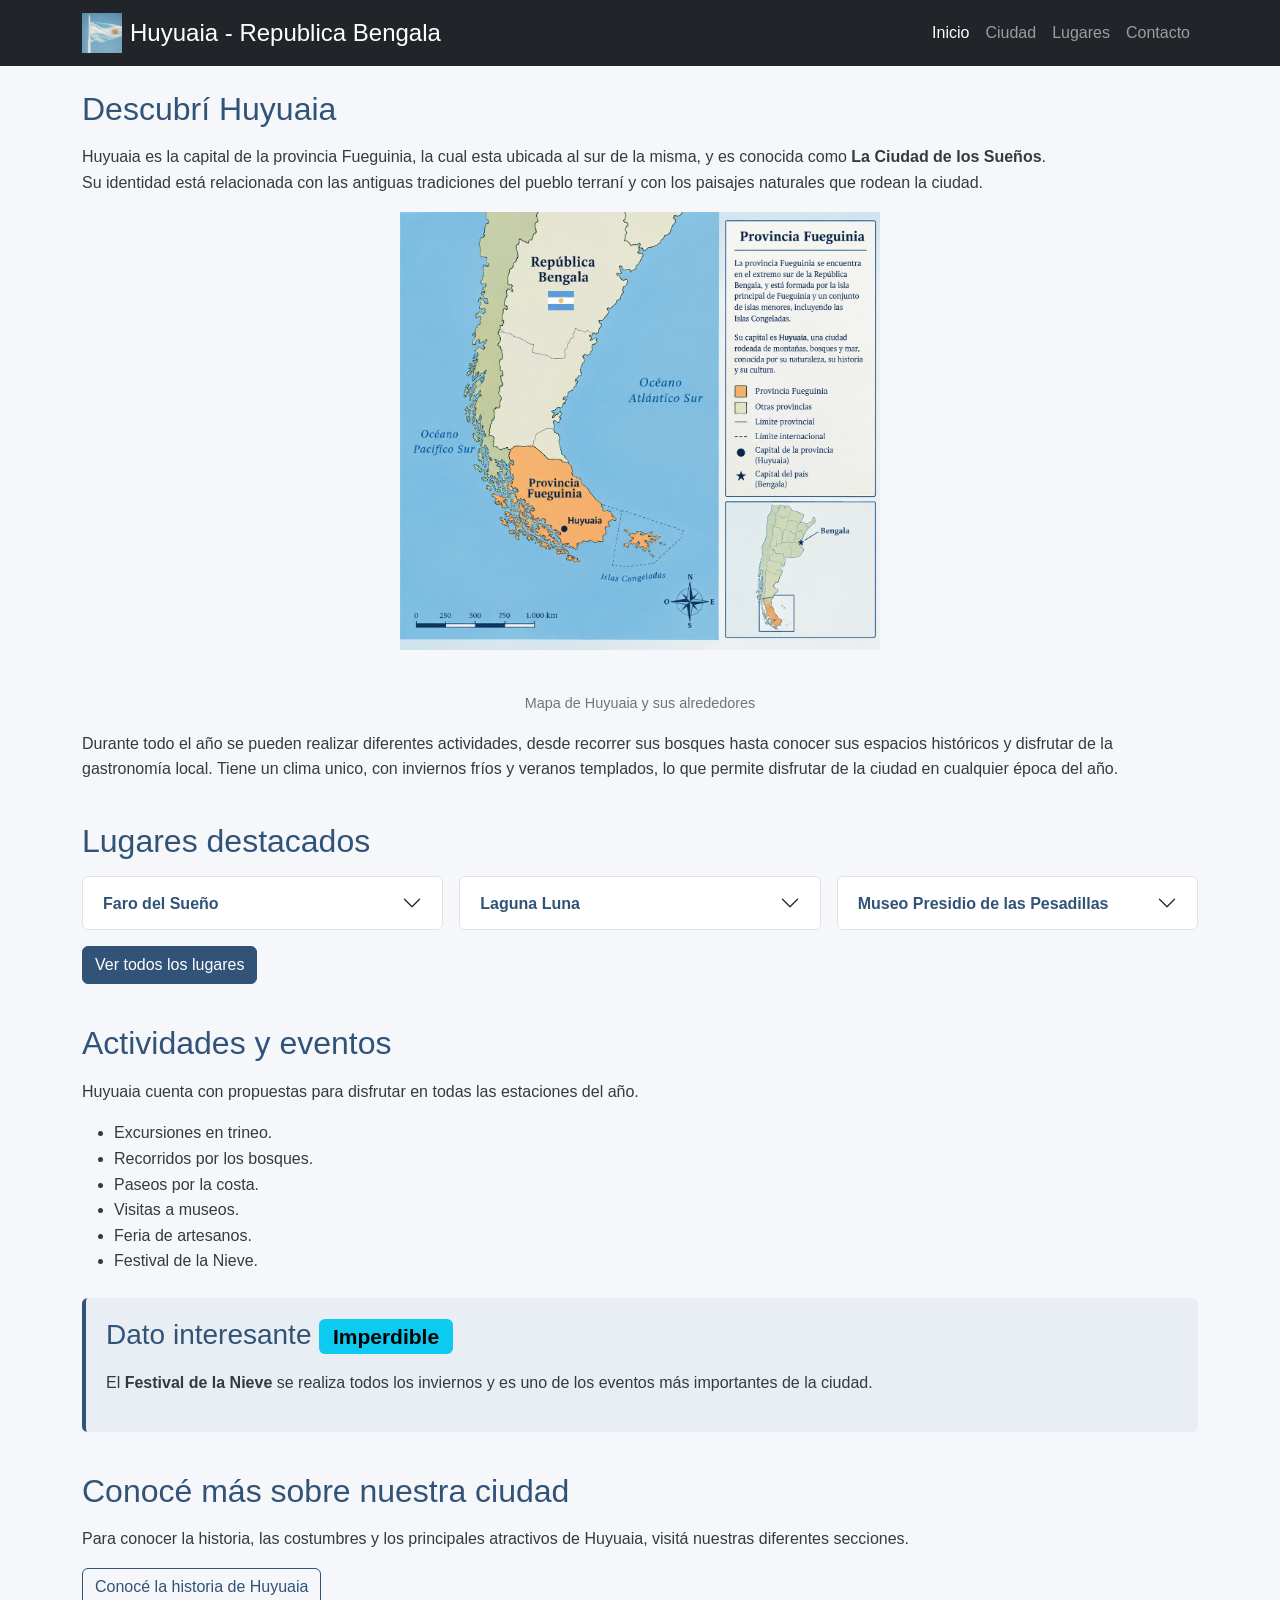
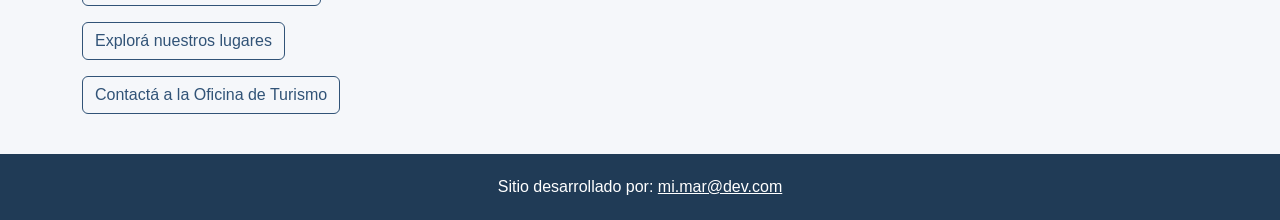
==== commit 3114a925: "fix: arreglo errores de sintaxis y semántica html" ====
--- a/huyuaia/index.html
+++ b/huyuaia/index.html
@@ -1,217 +1,212 @@
-<!DOCTYPE html>
-<html lang="es" data-bs-theme="light">
-<head>
-    <meta charset="UTF-8">
-    <meta name="viewport" content="width=device-width, initial-scale=1.0">
-    <title>Huyuaia - La Ciudad de los Sueños</title>
-    <meta name="description" content="Información turística sobre Huyuaia">
-    <link href="https://cdn.jsdelivr.net/npm/bootstrap@5.3.3/dist/css/bootstrap.min.css" rel="stylesheet"> 
-    <link rel="stylesheet" href="styles.css">
-    <link rel="icon" href="img/logo_agencia.jpg" type="image/x-icon">
-</head>
-
-<body>
-
-    <header>
-        <nav class="navbar navbar-expand-lg navbar-dark bg-dark">
-            <div class="container">
-                <a class="navbar-brand d-flex align-items-center gap-2" href="index.html">
-                    <img src="IMG/logo_agencia.jpg" alt="Logo de la agencia de turismo fueguina" width="40" height="40" class="d-inline-block">
-                    <span class="h1 mb-0 fs-4">Huyuaia - Republica Bengala</span>
-                </a>
-
-                <button class="navbar-toggler" type="button" data-bs-toggle="collapse" data-bs-target="#navbarNav" aria-controls="navbarNav" aria-expanded="false" aria-label="Toggle navigation">
-                    <span class="navbar-toggler-icon"></span>
-                </button>
-
-                <div class="collapse navbar-collapse" id="navbarNav">
-                    <ul class="navbar-nav ms-auto align-items-lg-center">
-                        <li class="nav-item">
-                            <a class="nav-link active" href="index.html">Inicio</a>
-                        </li>
-                        <li class="nav-item">
-                            <a class="nav-link" href="ciudad.html">Ciudad</a>
-                        </li>
-                        <li class="nav-item">
-                            <a class="nav-link" href="lugares.html">Lugares</a>
-                        </li>
-                        <li class="nav-item">
-                            <a class="nav-link" href="contacto.html">Contacto</a>
-                        </li>
-                        <li class="nav-item ms-lg-3">
-                            <button id="btn-modo" type="button" class="btn btn-outline-light btn-sm">Modo oscuro</button>
-                        </li>
-                    </ul>
-                </div>
-            </div>
-        </nav>
-    </header>
-
-
-    <main class="container my-4">
-
-        <section>
-
-            <h2>Descubrí Huyuaia</h2>
-
-            <p>
-                Huyuaia es la capital de la provincia Fueguinia, la cual esta ubicada al sur de la misma,
-                y es conocida como <strong>La Ciudad de los Sueños</strong>.<br>
-                Su identidad está relacionada con las antiguas tradiciones
-                del pueblo terraní y con los paisajes naturales que rodean
-                la ciudad.
-            </p>
-            <img src="IMG/Mapa_Huyuaia.png" class="mapa" alt="Mapa de Huyuaia"><br>
-            <figure>
-                <figcaption>Mapa de Huyuaia y sus alrededores</figcaption>
-            </figure>
-            <p>
-                Durante todo el año se pueden realizar diferentes actividades,
-                desde recorrer sus bosques hasta conocer sus espacios
-                históricos y disfrutar de la gastronomía local. Tiene un clima unico, con inviernos fríos
-                 y veranos templados, lo que permite disfrutar de la ciudad en cualquier época del año.
-            </p>
-
-        </section>
-
-
-        <section class="seccion-lugares">
-
-            <h2>Lugares destacados</h2>
-
-            <div class="container-fluid px-0">
-                <div class="row g-3">
-                    <div class="col-12 col-md-6 col-lg-4">
-                        <div class="accordion" id="accordionFaro">
-                            <div class="accordion-item h-100">
-                                <h3 class="accordion-header" id="headingFaro">
-                                    <button class="accordion-button collapsed" type="button" data-bs-toggle="collapse" data-bs-target="#collapseFaro" aria-expanded="false" aria-controls="collapseFaro">
-                                        Faro del Sueño
-                                    </button>
-                                </h3>
-                                <div id="collapseFaro" class="accordion-collapse collapse" aria-labelledby="headingFaro" data-bs-parent="#accordionFaro">
-                                    <div class="accordion-body">
-                                        El Faro del Sueño es uno de los principales símbolos de Huyuaia. Está frente a la costa, rodeado por el canal y las montañas. Desde allí se obtiene una vista panorámica y se conoce parte de la historia marítima de la ciudad.
-                                    </div>
-                                </div>
-                            </div>
-                        </div>
-                    </div>
-                    <div class="col-12 col-md-6 col-lg-4">
-                        <div class="accordion" id="accordionLaguna">
-                            <div class="accordion-item h-100">
-                                <h3 class="accordion-header" id="headingLaguna">
-                                    <button class="accordion-button collapsed" type="button" data-bs-toggle="collapse" data-bs-target="#collapseLaguna" aria-expanded="false" aria-controls="collapseLaguna">
-                                        Laguna Luna
-                                    </button>
-                                </h3>
-                                <div id="collapseLaguna" class="accordion-collapse collapse" aria-labelledby="headingLaguna" data-bs-parent="#accordionLaguna">
-                                    <div class="accordion-body">
-                                        La Laguna Luna está rodeada de bosques y montañas. Sus senderos permiten recorrer la naturaleza y disfrutar de un ambiente tranquilo en cualquier estación del año.
-                                    </div>
-                                </div>
-                            </div>
-                        </div>
-                    </div>
-                    <div class="col-12 col-md-6 col-lg-4">
-                        <div class="accordion" id="accordionMuseo">
-                            <div class="accordion-item h-100">
-                                <h3 class="accordion-header" id="headingMuseo">
-                                    <button class="accordion-button collapsed" type="button" data-bs-toggle="collapse" data-bs-target="#collapseMuseo" aria-expanded="false" aria-controls="collapseMuseo">
-                                        Museo Presidio de las Pesadillas
-                                    </button>
-                                </h3>
-                                <div id="collapseMuseo" class="accordion-collapse collapse" aria-labelledby="headingMuseo" data-bs-parent="#accordionMuseo">
-                                    <div class="accordion-body">
-                                        Este espacio histórico conserva parte de la historia de los primeros habitantes. Sus salas muestran objetos, relatos y costumbres de otras épocas, ayudando a comprender el crecimiento de Huyuaia.
-                                    </div>
-                                </div>
-                            </div>
-                        </div>
-                    </div>
-                </div>
-            </div>
-
-            <p>
-                <a class="btn btn-primary" href="lugares.html">Ver todos los lugares</a>
-            </p>
-
-        </section>
-
-
-        <section>
-
-            <h2>Actividades y eventos</h2>
-
-            <p>
-                Huyuaia cuenta con propuestas para disfrutar en todas las
-                estaciones del año.
-            </p>
-
-            <ul>
-                <li>Excursiones en trineo.</li>
-                <li>Recorridos por los bosques.</li>
-                <li>Paseos por la costa.</li>
-                <li>Visitas a museos.</li>
-                <li>Feria de artesanos.</li>
-                <li>Festival de la Nieve.</li>
-            </ul>
-
-            <aside>
-
-                <h3>Dato interesante <span class="badge text-bg-info">Imperdible</span></h3>
-
-                <p>
-                    El <strong>Festival de la Nieve</strong> se realiza
-                    todos los inviernos y es uno de los eventos más
-                    importantes de la ciudad.
-                </p>
-
-            </aside>
-
-        </section>
-
-
-
-
-        <section>
-
-            <h2>Conocé más sobre nuestra ciudad</h2>
-
-            <p>
-                Para conocer la historia, las costumbres y los principales
-                atractivos de Huyuaia, visitá nuestras diferentes secciones.
-            </p>
-
-            <p>
-                <a class="btn btn-outline-primary" href="ciudad.html">Conocé la historia de Huyuaia</a>
-            </p>
-
-            <p>
-                <a class="btn btn-outline-primary" href="lugares.html">Explorá nuestros lugares</a>
-            </p>
-
-            <p>
-                <a class="btn btn-outline-primary" href="contacto.html">Contactá a la Oficina de Turismo</a>
-            </p>
-
-        </section>
-
-    </main>
-
-
-    <footer>
-
-        <address>
-            Sitio desarrollado por:
-            <a href="mailto:mi.mar@dev.com">mi.mar@dev.com</a>
-        </address>
-
-    </footer>
-    
-    <script src="https://cdn.jsdelivr.net/npm/bootstrap@5.3.3/dist/js/bootstrap.bundle.min.js"></script>
-    <!-- JS propio del sitio -->
-    <script src="js/main.js"></script>
-
-</body>
-</html>+<!DOCTYPE html>
+<html lang="es">
+<head>
+    <meta charset="UTF-8">
+    <meta name="viewport" content="width=device-width, initial-scale=1.0">
+    <title>Huyuaia - La Ciudad de los Sueños</title>
+    <meta name="description" content="Información turística sobre Huyuaia">
+    <link href="https://cdn.jsdelivr.net/npm/bootstrap@5.2.3/dist/css/bootstrap.min.css" rel="stylesheet"> 
+    <link rel="stylesheet" href="styles.css">
+    <link rel="icon" href="img/logo_agencia.jpg" type="image/x-icon">
+</head>
+
+<body>
+
+    <header>
+        <nav class="navbar navbar-expand-lg navbar-dark bg-dark">
+            <div class="container">
+                <a class="navbar-brand d-flex align-items-center gap-2" href="index.html">
+                    <img src="img/logo_agencia.jpg" alt="Logo de la agencia de turismo fueguina" width="40" height="40" class="d-inline-block">
+                    <span class="h1 mb-0 fs-4">Huyuaia - Republica Bengala</span>
+                </a>
+
+                <button class="navbar-toggler" type="button" data-bs-toggle="collapse" data-bs-target="#navbarNav" aria-controls="navbarNav" aria-expanded="false" aria-label="Toggle navigation">
+                    <span class="navbar-toggler-icon"></span>
+                </button>
+
+                <div class="collapse navbar-collapse" id="navbarNav">
+                    <ul class="navbar-nav ms-auto">
+                        <li class="nav-item">
+                            <a class="nav-link active" href="index.html">Inicio</a>
+                        </li>
+                        <li class="nav-item">
+                            <a class="nav-link" href="ciudad.html">Ciudad</a>
+                        </li>
+                        <li class="nav-item">
+                            <a class="nav-link" href="lugares.html">Lugares</a>
+                        </li>
+                        <li class="nav-item">
+                            <a class="nav-link" href="contacto.html">Contacto</a>
+                        </li>
+                    </ul>
+                </div>
+            </div>
+        </nav>
+    </header>
+
+
+    <main class="container my-4">
+
+        <section>
+
+            <h2>Descubrí Huyuaia</h2>
+
+            <p>
+                Huyuaia es la capital de la provincia Fueguinia, la cual esta ubicada al sur de la misma,
+                y es conocida como <strong>La Ciudad de los Sueños</strong>.<br>
+                Su identidad está relacionada con las antiguas tradiciones
+                del pueblo terraní y con los paisajes naturales que rodean
+                la ciudad.
+            </p>
+            <img src="IMG/Mapa_Huyuaia.png" class="mapa" alt="Mapa de Huyuaia"><br>
+            <figure>
+                <figcaption>Mapa de Huyuaia y sus alrededores</figcaption>
+            </figure>
+            <p>
+                Durante todo el año se pueden realizar diferentes actividades,
+                desde recorrer sus bosques hasta conocer sus espacios
+                históricos y disfrutar de la gastronomía local. Tiene un clima unico, con inviernos fríos
+                 y veranos templados, lo que permite disfrutar de la ciudad en cualquier época del año.
+            </p>
+
+        </section>
+
+
+        <section class="seccion-lugares">
+
+            <h2>Lugares destacados</h2>
+
+            <div class="container-fluid px-0">
+                <div class="row g-3">
+                    <div class="col-12 col-md-6 col-lg-4">
+                        <div class="accordion" id="accordionFaro">
+                            <div class="accordion-item h-100">
+                                <h3 class="accordion-header" id="headingFaro">
+                                    <button class="accordion-button collapsed" type="button" data-bs-toggle="collapse" data-bs-target="#collapseFaro" aria-expanded="false" aria-controls="collapseFaro">
+                                        Faro del Sueño
+                                    </button>
+                                </h3>
+                                <div id="collapseFaro" class="accordion-collapse collapse" aria-labelledby="headingFaro" data-bs-parent="#accordionFaro">
+                                    <div class="accordion-body">
+                                        El Faro del Sueño es uno de los principales símbolos de Huyuaia. Está frente a la costa, rodeado por el canal y las montañas. Desde allí se obtiene una vista panorámica y se conoce parte de la historia marítima de la ciudad.
+                                    </div>
+                                </div>
+                            </div>
+                        </div>
+                    </div>
+                    <div class="col-12 col-md-6 col-lg-4">
+                        <div class="accordion" id="accordionLaguna">
+                            <div class="accordion-item h-100">
+                                <h3 class="accordion-header" id="headingLaguna">
+                                    <button class="accordion-button collapsed" type="button" data-bs-toggle="collapse" data-bs-target="#collapseLaguna" aria-expanded="false" aria-controls="collapseLaguna">
+                                        Laguna Luna
+                                    </button>
+                                </h3>
+                                <div id="collapseLaguna" class="accordion-collapse collapse" aria-labelledby="headingLaguna" data-bs-parent="#accordionLaguna">
+                                    <div class="accordion-body">
+                                        La Laguna Luna está rodeada de bosques y montañas. Sus senderos permiten recorrer la naturaleza y disfrutar de un ambiente tranquilo en cualquier estación del año.
+                                    </div>
+                                </div>
+                            </div>
+                        </div>
+                    </div>
+                    <div class="col-12 col-md-6 col-lg-4">
+                        <div class="accordion" id="accordionMuseo">
+                            <div class="accordion-item h-100">
+                                <h3 class="accordion-header" id="headingMuseo">
+                                    <button class="accordion-button collapsed" type="button" data-bs-toggle="collapse" data-bs-target="#collapseMuseo" aria-expanded="false" aria-controls="collapseMuseo">
+                                        Museo Presidio de las Pesadillas
+                                    </button>
+                                </h3>
+                                <div id="collapseMuseo" class="accordion-collapse collapse" aria-labelledby="headingMuseo" data-bs-parent="#accordionMuseo">
+                                    <div class="accordion-body">
+                                        Este espacio histórico conserva parte de la historia de los primeros habitantes. Sus salas muestran objetos, relatos y costumbres de otras épocas, ayudando a comprender el crecimiento de Huyuaia.
+                                    </div>
+                                </div>
+                            </div>
+                        </div>
+                    </div>
+                </div>
+            </div>
+
+            <p>
+                <a class="btn btn-primary" href="lugares.html">Ver todos los lugares</a>
+            </p>
+
+        </section>
+
+
+        <section>
+
+            <h2>Actividades y eventos</h2>
+
+            <p>
+                Huyuaia cuenta con propuestas para disfrutar en todas las
+                estaciones del año.
+            </p>
+
+            <ul>
+                <li>Excursiones en trineo.</li>
+                <li>Recorridos por los bosques.</li>
+                <li>Paseos por la costa.</li>
+                <li>Visitas a museos.</li>
+                <li>Feria de artesanos.</li>
+                <li>Festival de la Nieve.</li>
+            </ul>
+
+            <aside>
+
+                <h3>Dato interesante <span class="badge text-bg-info">Imperdible</span></h3>
+
+                <p>
+                    El <strong>Festival de la Nieve</strong> se realiza
+                    todos los inviernos y es uno de los eventos más
+                    importantes de la ciudad.
+                </p>
+
+            </aside>
+
+        </section>
+
+
+
+
+        <section>
+
+            <h2>Conocé más sobre nuestra ciudad</h2>
+
+            <p>
+                Para conocer la historia, las costumbres y los principales
+                atractivos de Huyuaia, visitá nuestras diferentes secciones.
+            </p>
+
+            <p>
+                <a class="btn btn-outline-primary" href="ciudad.html">Conocé la historia de Huyuaia</a>
+            </p>
+
+            <p>
+                <a class="btn btn-outline-primary" href="lugares.html">Explorá nuestros lugares</a>
+            </p>
+
+            <p>
+                <a class="btn btn-outline-primary" href="contacto.html">Contactá a la Oficina de Turismo</a>
+            </p>
+
+        </section>
+
+    </main>
+
+
+    <footer>
+
+        <address>
+            Sitio desarrollado por:
+            <a href="mailto:mi.mar@dev.com">mi.mar@dev.com</a>
+        </address>
+
+    </footer>
+    
+    <script src="https://cdn.jsdelivr.net/npm/bootstrap@5.2.3/dist/js/bootstrap.bundle.min.js"></script>
+
+</body>
+</html>
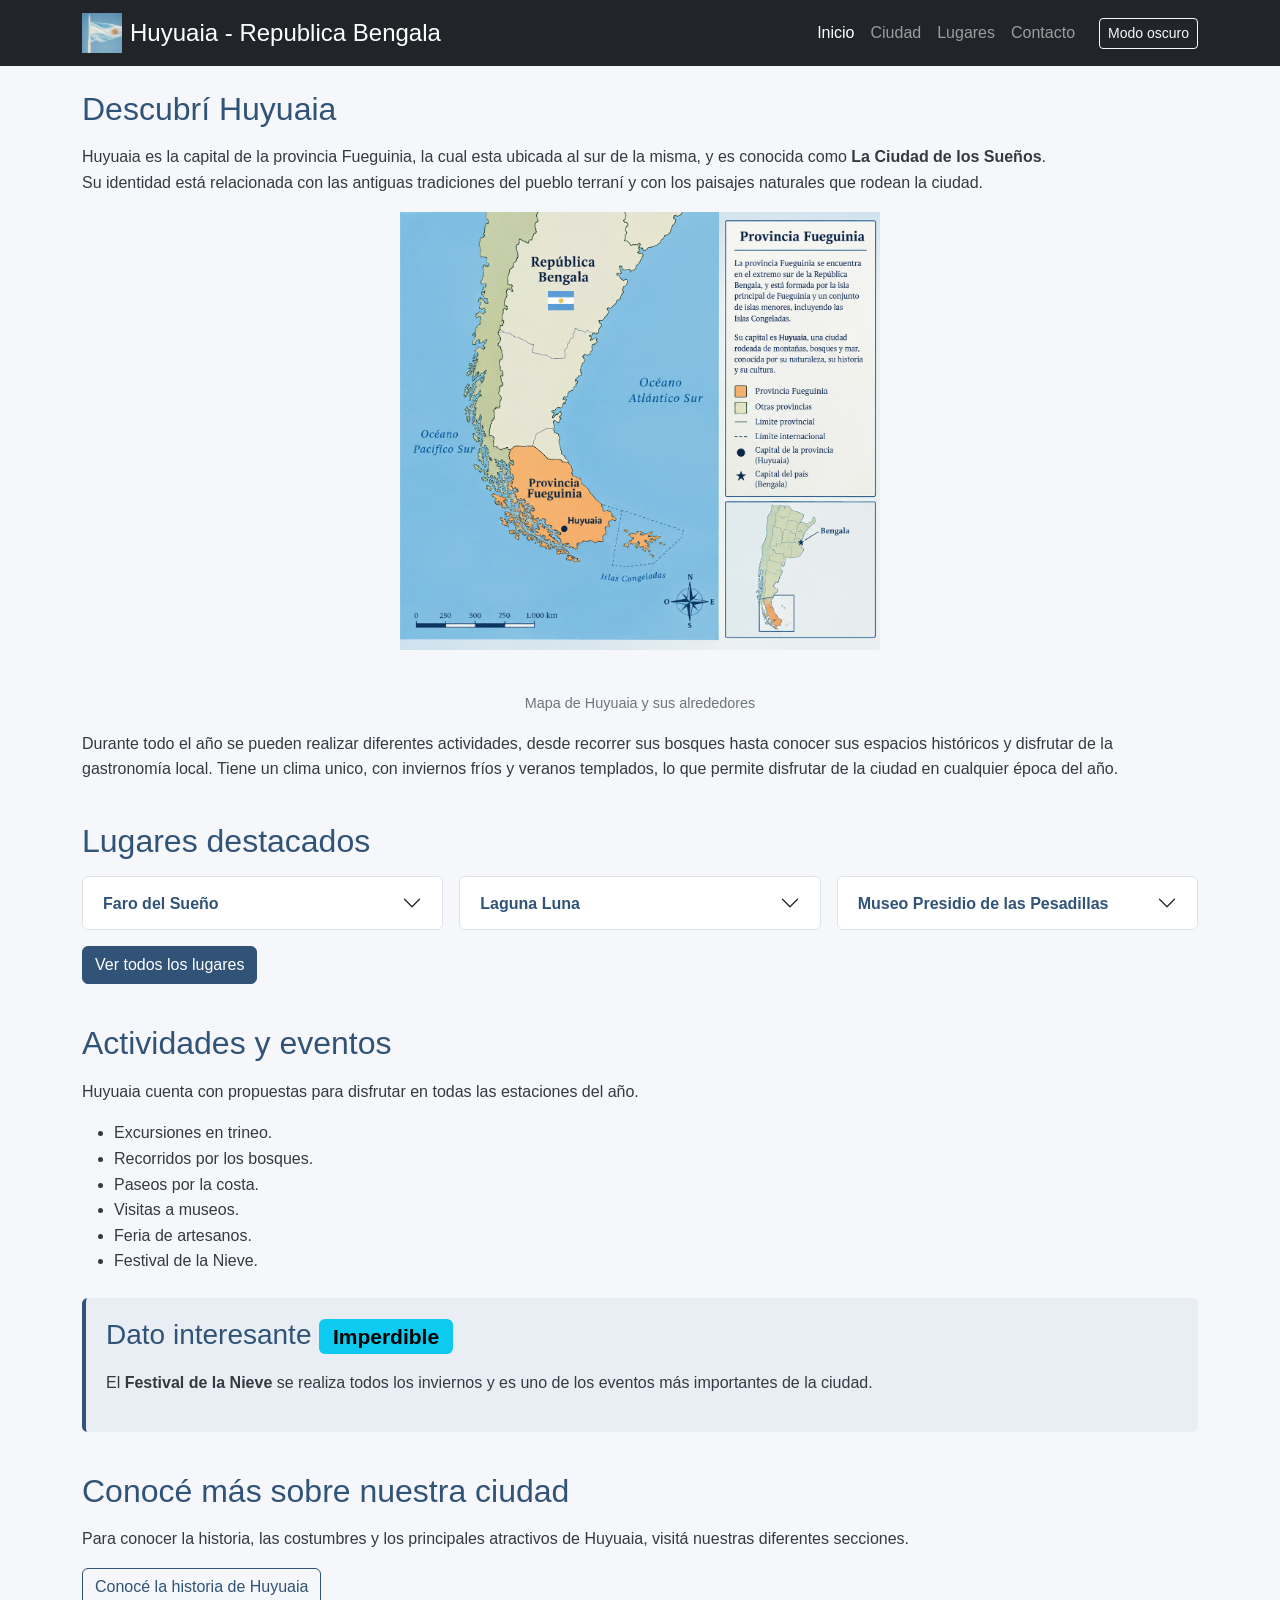
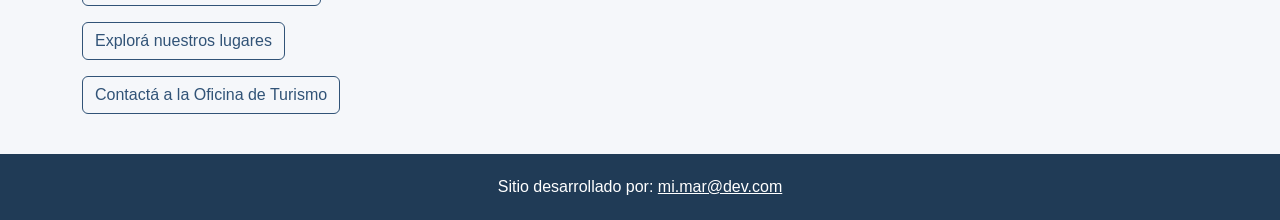
==== commit 89765f67: "fix: combino cambios de main y actualizo ciudad, contacto e index" ====
--- a/huyuaia/index.html
+++ b/huyuaia/index.html
@@ -1,212 +1,218 @@
-<!DOCTYPE html>
-<html lang="es">
-<head>
-    <meta charset="UTF-8">
-    <meta name="viewport" content="width=device-width, initial-scale=1.0">
-    <title>Huyuaia - La Ciudad de los Sueños</title>
-    <meta name="description" content="Información turística sobre Huyuaia">
-    <link href="https://cdn.jsdelivr.net/npm/bootstrap@5.2.3/dist/css/bootstrap.min.css" rel="stylesheet"> 
-    <link rel="stylesheet" href="styles.css">
-    <link rel="icon" href="img/logo_agencia.jpg" type="image/x-icon">
-</head>
-
-<body>
-
-    <header>
-        <nav class="navbar navbar-expand-lg navbar-dark bg-dark">
-            <div class="container">
-                <a class="navbar-brand d-flex align-items-center gap-2" href="index.html">
-                    <img src="img/logo_agencia.jpg" alt="Logo de la agencia de turismo fueguina" width="40" height="40" class="d-inline-block">
-                    <span class="h1 mb-0 fs-4">Huyuaia - Republica Bengala</span>
-                </a>
-
-                <button class="navbar-toggler" type="button" data-bs-toggle="collapse" data-bs-target="#navbarNav" aria-controls="navbarNav" aria-expanded="false" aria-label="Toggle navigation">
-                    <span class="navbar-toggler-icon"></span>
-                </button>
-
-                <div class="collapse navbar-collapse" id="navbarNav">
-                    <ul class="navbar-nav ms-auto">
-                        <li class="nav-item">
-                            <a class="nav-link active" href="index.html">Inicio</a>
-                        </li>
-                        <li class="nav-item">
-                            <a class="nav-link" href="ciudad.html">Ciudad</a>
-                        </li>
-                        <li class="nav-item">
-                            <a class="nav-link" href="lugares.html">Lugares</a>
-                        </li>
-                        <li class="nav-item">
-                            <a class="nav-link" href="contacto.html">Contacto</a>
-                        </li>
-                    </ul>
-                </div>
-            </div>
-        </nav>
-    </header>
-
-
-    <main class="container my-4">
-
-        <section>
-
-            <h2>Descubrí Huyuaia</h2>
-
-            <p>
-                Huyuaia es la capital de la provincia Fueguinia, la cual esta ubicada al sur de la misma,
-                y es conocida como <strong>La Ciudad de los Sueños</strong>.<br>
-                Su identidad está relacionada con las antiguas tradiciones
-                del pueblo terraní y con los paisajes naturales que rodean
-                la ciudad.
-            </p>
-            <img src="IMG/Mapa_Huyuaia.png" class="mapa" alt="Mapa de Huyuaia"><br>
-            <figure>
-                <figcaption>Mapa de Huyuaia y sus alrededores</figcaption>
-            </figure>
-            <p>
-                Durante todo el año se pueden realizar diferentes actividades,
-                desde recorrer sus bosques hasta conocer sus espacios
-                históricos y disfrutar de la gastronomía local. Tiene un clima unico, con inviernos fríos
-                 y veranos templados, lo que permite disfrutar de la ciudad en cualquier época del año.
-            </p>
-
-        </section>
-
-
-        <section class="seccion-lugares">
-
-            <h2>Lugares destacados</h2>
-
-            <div class="container-fluid px-0">
-                <div class="row g-3">
-                    <div class="col-12 col-md-6 col-lg-4">
-                        <div class="accordion" id="accordionFaro">
-                            <div class="accordion-item h-100">
-                                <h3 class="accordion-header" id="headingFaro">
-                                    <button class="accordion-button collapsed" type="button" data-bs-toggle="collapse" data-bs-target="#collapseFaro" aria-expanded="false" aria-controls="collapseFaro">
-                                        Faro del Sueño
-                                    </button>
-                                </h3>
-                                <div id="collapseFaro" class="accordion-collapse collapse" aria-labelledby="headingFaro" data-bs-parent="#accordionFaro">
-                                    <div class="accordion-body">
-                                        El Faro del Sueño es uno de los principales símbolos de Huyuaia. Está frente a la costa, rodeado por el canal y las montañas. Desde allí se obtiene una vista panorámica y se conoce parte de la historia marítima de la ciudad.
-                                    </div>
-                                </div>
-                            </div>
-                        </div>
-                    </div>
-                    <div class="col-12 col-md-6 col-lg-4">
-                        <div class="accordion" id="accordionLaguna">
-                            <div class="accordion-item h-100">
-                                <h3 class="accordion-header" id="headingLaguna">
-                                    <button class="accordion-button collapsed" type="button" data-bs-toggle="collapse" data-bs-target="#collapseLaguna" aria-expanded="false" aria-controls="collapseLaguna">
-                                        Laguna Luna
-                                    </button>
-                                </h3>
-                                <div id="collapseLaguna" class="accordion-collapse collapse" aria-labelledby="headingLaguna" data-bs-parent="#accordionLaguna">
-                                    <div class="accordion-body">
-                                        La Laguna Luna está rodeada de bosques y montañas. Sus senderos permiten recorrer la naturaleza y disfrutar de un ambiente tranquilo en cualquier estación del año.
-                                    </div>
-                                </div>
-                            </div>
-                        </div>
-                    </div>
-                    <div class="col-12 col-md-6 col-lg-4">
-                        <div class="accordion" id="accordionMuseo">
-                            <div class="accordion-item h-100">
-                                <h3 class="accordion-header" id="headingMuseo">
-                                    <button class="accordion-button collapsed" type="button" data-bs-toggle="collapse" data-bs-target="#collapseMuseo" aria-expanded="false" aria-controls="collapseMuseo">
-                                        Museo Presidio de las Pesadillas
-                                    </button>
-                                </h3>
-                                <div id="collapseMuseo" class="accordion-collapse collapse" aria-labelledby="headingMuseo" data-bs-parent="#accordionMuseo">
-                                    <div class="accordion-body">
-                                        Este espacio histórico conserva parte de la historia de los primeros habitantes. Sus salas muestran objetos, relatos y costumbres de otras épocas, ayudando a comprender el crecimiento de Huyuaia.
-                                    </div>
-                                </div>
-                            </div>
-                        </div>
-                    </div>
-                </div>
-            </div>
-
-            <p>
-                <a class="btn btn-primary" href="lugares.html">Ver todos los lugares</a>
-            </p>
-
-        </section>
-
-
-        <section>
-
-            <h2>Actividades y eventos</h2>
-
-            <p>
-                Huyuaia cuenta con propuestas para disfrutar en todas las
-                estaciones del año.
-            </p>
-
-            <ul>
-                <li>Excursiones en trineo.</li>
-                <li>Recorridos por los bosques.</li>
-                <li>Paseos por la costa.</li>
-                <li>Visitas a museos.</li>
-                <li>Feria de artesanos.</li>
-                <li>Festival de la Nieve.</li>
-            </ul>
-
-            <aside>
-
-                <h3>Dato interesante <span class="badge text-bg-info">Imperdible</span></h3>
-
-                <p>
-                    El <strong>Festival de la Nieve</strong> se realiza
-                    todos los inviernos y es uno de los eventos más
-                    importantes de la ciudad.
-                </p>
-
-            </aside>
-
-        </section>
-
-
-
-
-        <section>
-
-            <h2>Conocé más sobre nuestra ciudad</h2>
-
-            <p>
-                Para conocer la historia, las costumbres y los principales
-                atractivos de Huyuaia, visitá nuestras diferentes secciones.
-            </p>
-
-            <p>
-                <a class="btn btn-outline-primary" href="ciudad.html">Conocé la historia de Huyuaia</a>
-            </p>
-
-            <p>
-                <a class="btn btn-outline-primary" href="lugares.html">Explorá nuestros lugares</a>
-            </p>
-
-            <p>
-                <a class="btn btn-outline-primary" href="contacto.html">Contactá a la Oficina de Turismo</a>
-            </p>
-
-        </section>
-
-    </main>
-
-
-    <footer>
-
-        <address>
-            Sitio desarrollado por:
-            <a href="mailto:mi.mar@dev.com">mi.mar@dev.com</a>
-        </address>
-
-    </footer>
-    
-    <script src="https://cdn.jsdelivr.net/npm/bootstrap@5.2.3/dist/js/bootstrap.bundle.min.js"></script>
-
-</body>
-</html>
+
+<!DOCTYPE html>
+<html lang="es" data-bs-theme="light">
+<head>
+    <meta charset="UTF-8">
+    <meta name="viewport" content="width=device-width, initial-scale=1.0">
+    <title>Huyuaia - La Ciudad de los Sueños</title>
+    <meta name="description" content="Información turística sobre Huyuaia">
+    <link href="https://cdn.jsdelivr.net/npm/bootstrap@5.3.3/dist/css/bootstrap.min.css" rel="stylesheet"> 
+    <link rel="stylesheet" href="styles.css">
+    <link rel="icon" href="img/logo_agencia.jpg" type="image/x-icon">
+</head>
+
+<body>
+
+    <header>
+        <nav class="navbar navbar-expand-lg navbar-dark bg-dark">
+            <div class="container">
+                <a class="navbar-brand d-flex align-items-center gap-2" href="index.html">
+                    <img src="img/logo_agencia.jpg" alt="Logo de la agencia de turismo fueguina" width="40" height="40" class="d-inline-block">
+                    <span class="h1 mb-0 fs-4">Huyuaia - Republica Bengala</span>
+                </a>
+
+                <button class="navbar-toggler" type="button" data-bs-toggle="collapse" data-bs-target="#navbarNav" aria-controls="navbarNav" aria-expanded="false" aria-label="Toggle navigation">
+                    <span class="navbar-toggler-icon"></span>
+                </button>
+
+                <div class="collapse navbar-collapse" id="navbarNav">
+                    <ul class="navbar-nav ms-auto align-items-lg-center">
+                        <li class="nav-item">
+                            <a class="nav-link active" href="index.html">Inicio</a>
+                        </li>
+                        <li class="nav-item">
+                            <a class="nav-link" href="ciudad.html">Ciudad</a>
+                        </li>
+                        <li class="nav-item">
+                            <a class="nav-link" href="lugares.html">Lugares</a>
+                        </li>
+                        <li class="nav-item">
+                            <a class="nav-link" href="contacto.html">Contacto</a>
+                        </li>
+                        <li class="nav-item ms-lg-3">
+                            <button id="btn-modo" type="button" class="btn btn-outline-light btn-sm">Modo oscuro</button>
+                        </li>
+                    </ul>
+                </div>
+            </div>
+        </nav>
+    </header>
+
+
+    <main class="container my-4">
+
+        <section>
+
+            <h2>Descubrí Huyuaia</h2>
+
+            <p>
+                Huyuaia es la capital de la provincia Fueguinia, la cual esta ubicada al sur de la misma,
+                y es conocida como <strong>La Ciudad de los Sueños</strong>.<br>
+                Su identidad está relacionada con las antiguas tradiciones
+                del pueblo terraní y con los paisajes naturales que rodean
+                la ciudad.
+            </p>
+            <img src="IMG/Mapa_Huyuaia.png" class="mapa" alt="Mapa de Huyuaia"><br>
+            <figure>
+                <figcaption>Mapa de Huyuaia y sus alrededores</figcaption>
+            </figure>
+            <p>
+                Durante todo el año se pueden realizar diferentes actividades,
+                desde recorrer sus bosques hasta conocer sus espacios
+                históricos y disfrutar de la gastronomía local. Tiene un clima unico, con inviernos fríos
+                 y veranos templados, lo que permite disfrutar de la ciudad en cualquier época del año.
+            </p>
+
+        </section>
+
+
+        <section class="seccion-lugares">
+
+            <h2>Lugares destacados</h2>
+
+            <div class="container-fluid px-0">
+                <div class="row g-3">
+                    <div class="col-12 col-md-6 col-lg-4">
+                        <div class="accordion" id="accordionFaro">
+                            <div class="accordion-item h-100">
+                                <h3 class="accordion-header" id="headingFaro">
+                                    <button class="accordion-button collapsed" type="button" data-bs-toggle="collapse" data-bs-target="#collapseFaro" aria-expanded="false" aria-controls="collapseFaro">
+                                        Faro del Sueño
+                                    </button>
+                                </h3>
+                                <div id="collapseFaro" class="accordion-collapse collapse" aria-labelledby="headingFaro" data-bs-parent="#accordionFaro">
+                                    <div class="accordion-body">
+                                        El Faro del Sueño es uno de los principales símbolos de Huyuaia. Está frente a la costa, rodeado por el canal y las montañas. Desde allí se obtiene una vista panorámica y se conoce parte de la historia marítima de la ciudad.
+                                    </div>
+                                </div>
+                            </div>
+                        </div>
+                    </div>
+                    <div class="col-12 col-md-6 col-lg-4">
+                        <div class="accordion" id="accordionLaguna">
+                            <div class="accordion-item h-100">
+                                <h3 class="accordion-header" id="headingLaguna">
+                                    <button class="accordion-button collapsed" type="button" data-bs-toggle="collapse" data-bs-target="#collapseLaguna" aria-expanded="false" aria-controls="collapseLaguna">
+                                        Laguna Luna
+                                    </button>
+                                </h3>
+                                <div id="collapseLaguna" class="accordion-collapse collapse" aria-labelledby="headingLaguna" data-bs-parent="#accordionLaguna">
+                                    <div class="accordion-body">
+                                        La Laguna Luna está rodeada de bosques y montañas. Sus senderos permiten recorrer la naturaleza y disfrutar de un ambiente tranquilo en cualquier estación del año.
+                                    </div>
+                                </div>
+                            </div>
+                        </div>
+                    </div>
+                    <div class="col-12 col-md-6 col-lg-4">
+                        <div class="accordion" id="accordionMuseo">
+                            <div class="accordion-item h-100">
+                                <h3 class="accordion-header" id="headingMuseo">
+                                    <button class="accordion-button collapsed" type="button" data-bs-toggle="collapse" data-bs-target="#collapseMuseo" aria-expanded="false" aria-controls="collapseMuseo">
+                                        Museo Presidio de las Pesadillas
+                                    </button>
+                                </h3>
+                                <div id="collapseMuseo" class="accordion-collapse collapse" aria-labelledby="headingMuseo" data-bs-parent="#accordionMuseo">
+                                    <div class="accordion-body">
+                                        Este espacio histórico conserva parte de la historia de los primeros habitantes. Sus salas muestran objetos, relatos y costumbres de otras épocas, ayudando a comprender el crecimiento de Huyuaia.
+                                    </div>
+                                </div>
+                            </div>
+                        </div>
+                    </div>
+                </div>
+            </div>
+
+            <p>
+                <a class="btn btn-primary" href="lugares.html">Ver todos los lugares</a>
+            </p>
+
+        </section>
+
+
+        <section>
+
+            <h2>Actividades y eventos</h2>
+
+            <p>
+                Huyuaia cuenta con propuestas para disfrutar en todas las
+                estaciones del año.
+            </p>
+
+            <ul>
+                <li>Excursiones en trineo.</li>
+                <li>Recorridos por los bosques.</li>
+                <li>Paseos por la costa.</li>
+                <li>Visitas a museos.</li>
+                <li>Feria de artesanos.</li>
+                <li>Festival de la Nieve.</li>
+            </ul>
+
+            <aside>
+
+                <h3>Dato interesante <span class="badge text-bg-info">Imperdible</span></h3>
+
+                <p>
+                    El <strong>Festival de la Nieve</strong> se realiza
+                    todos los inviernos y es uno de los eventos más
+                    importantes de la ciudad.
+                </p>
+
+            </aside>
+
+        </section>
+
+
+
+
+        <section>
+
+            <h2>Conocé más sobre nuestra ciudad</h2>
+
+            <p>
+                Para conocer la historia, las costumbres y los principales
+                atractivos de Huyuaia, visitá nuestras diferentes secciones.
+            </p>
+
+            <p>
+                <a class="btn btn-outline-primary" href="ciudad.html">Conocé la historia de Huyuaia</a>
+            </p>
+
+            <p>
+                <a class="btn btn-outline-primary" href="lugares.html">Explorá nuestros lugares</a>
+            </p>
+
+            <p>
+                <a class="btn btn-outline-primary" href="contacto.html">Contactá a la Oficina de Turismo</a>
+            </p>
+
+        </section>
+
+    </main>
+
+
+    <footer>
+
+        <address>
+            Sitio desarrollado por:
+            <a href="mailto:mi.mar@dev.com">mi.mar@dev.com</a>
+        </address>
+
+    </footer>
+    
+    <script src="https://cdn.jsdelivr.net/npm/bootstrap@5.3.3/dist/js/bootstrap.bundle.min.js"></script>
+    <!-- JS propio del sitio -->
+    <script src="js/main.js"></script>
+
+</body>
+</html>
